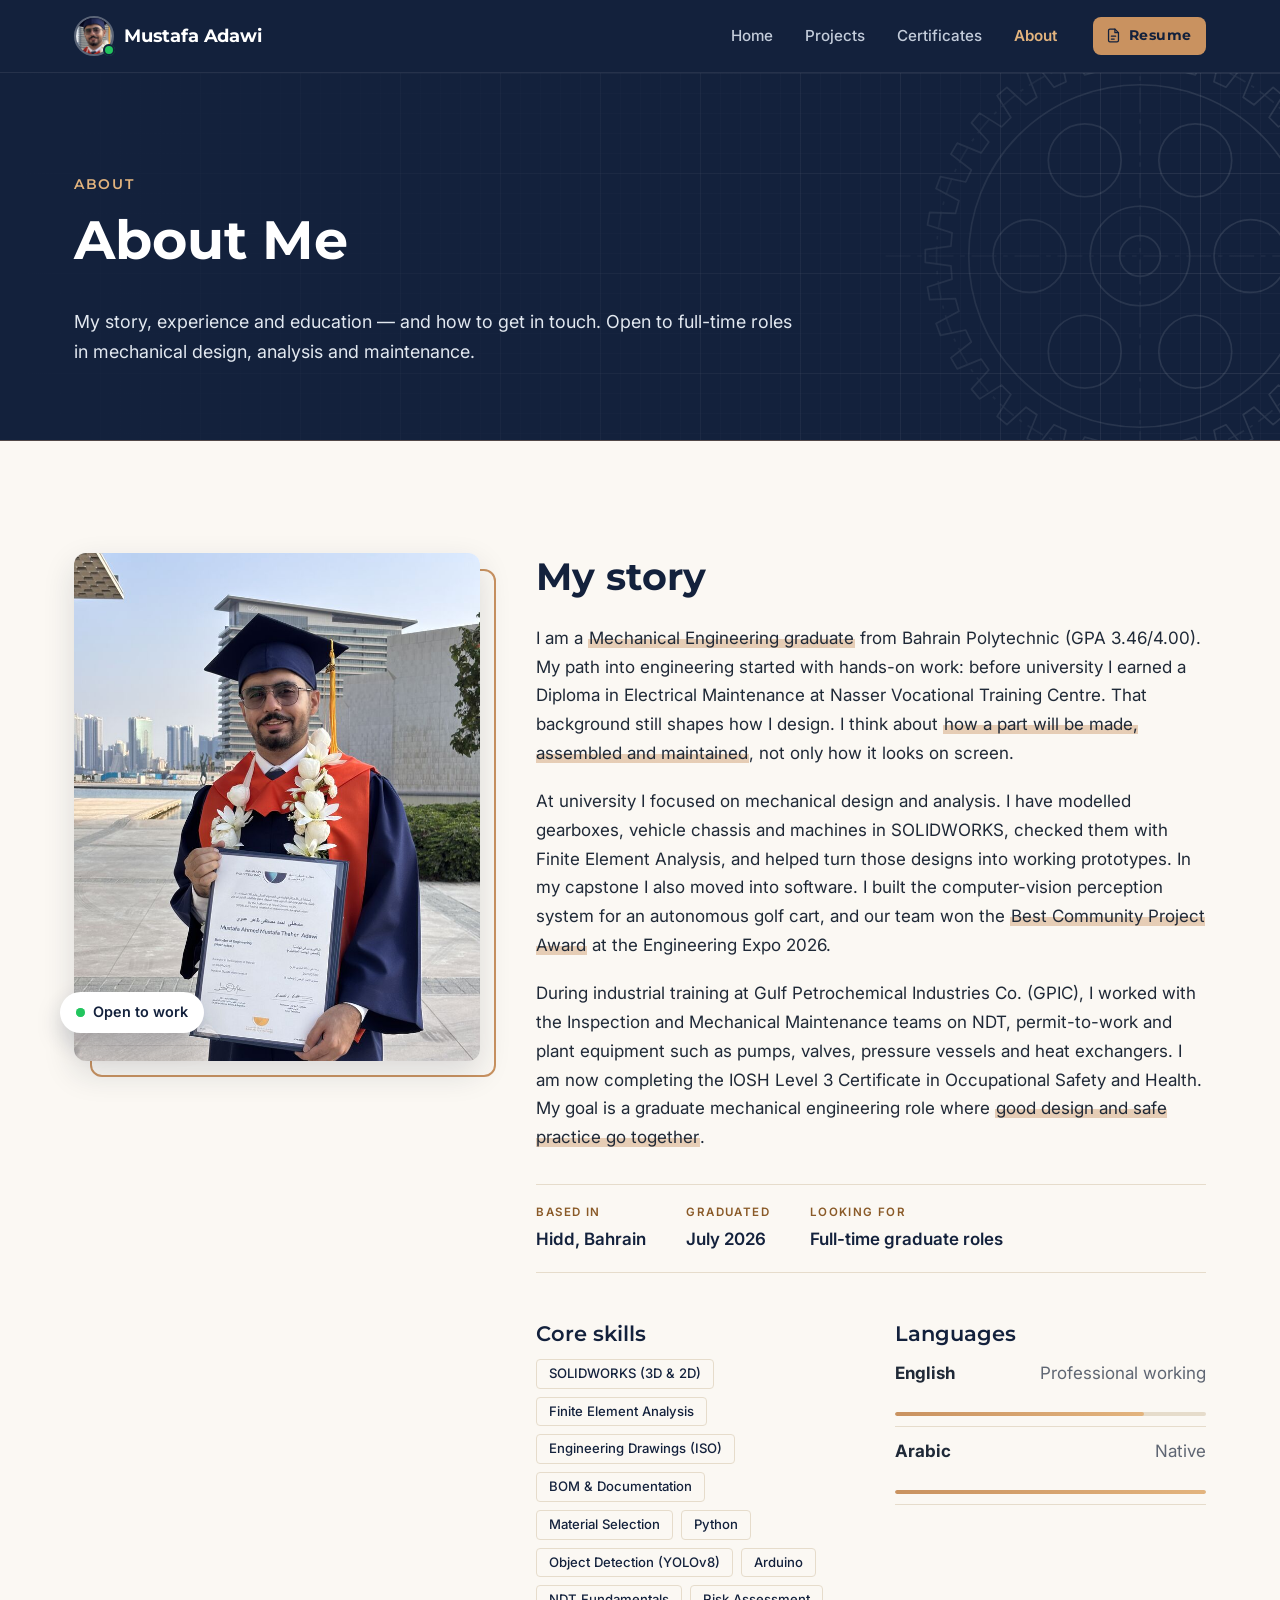
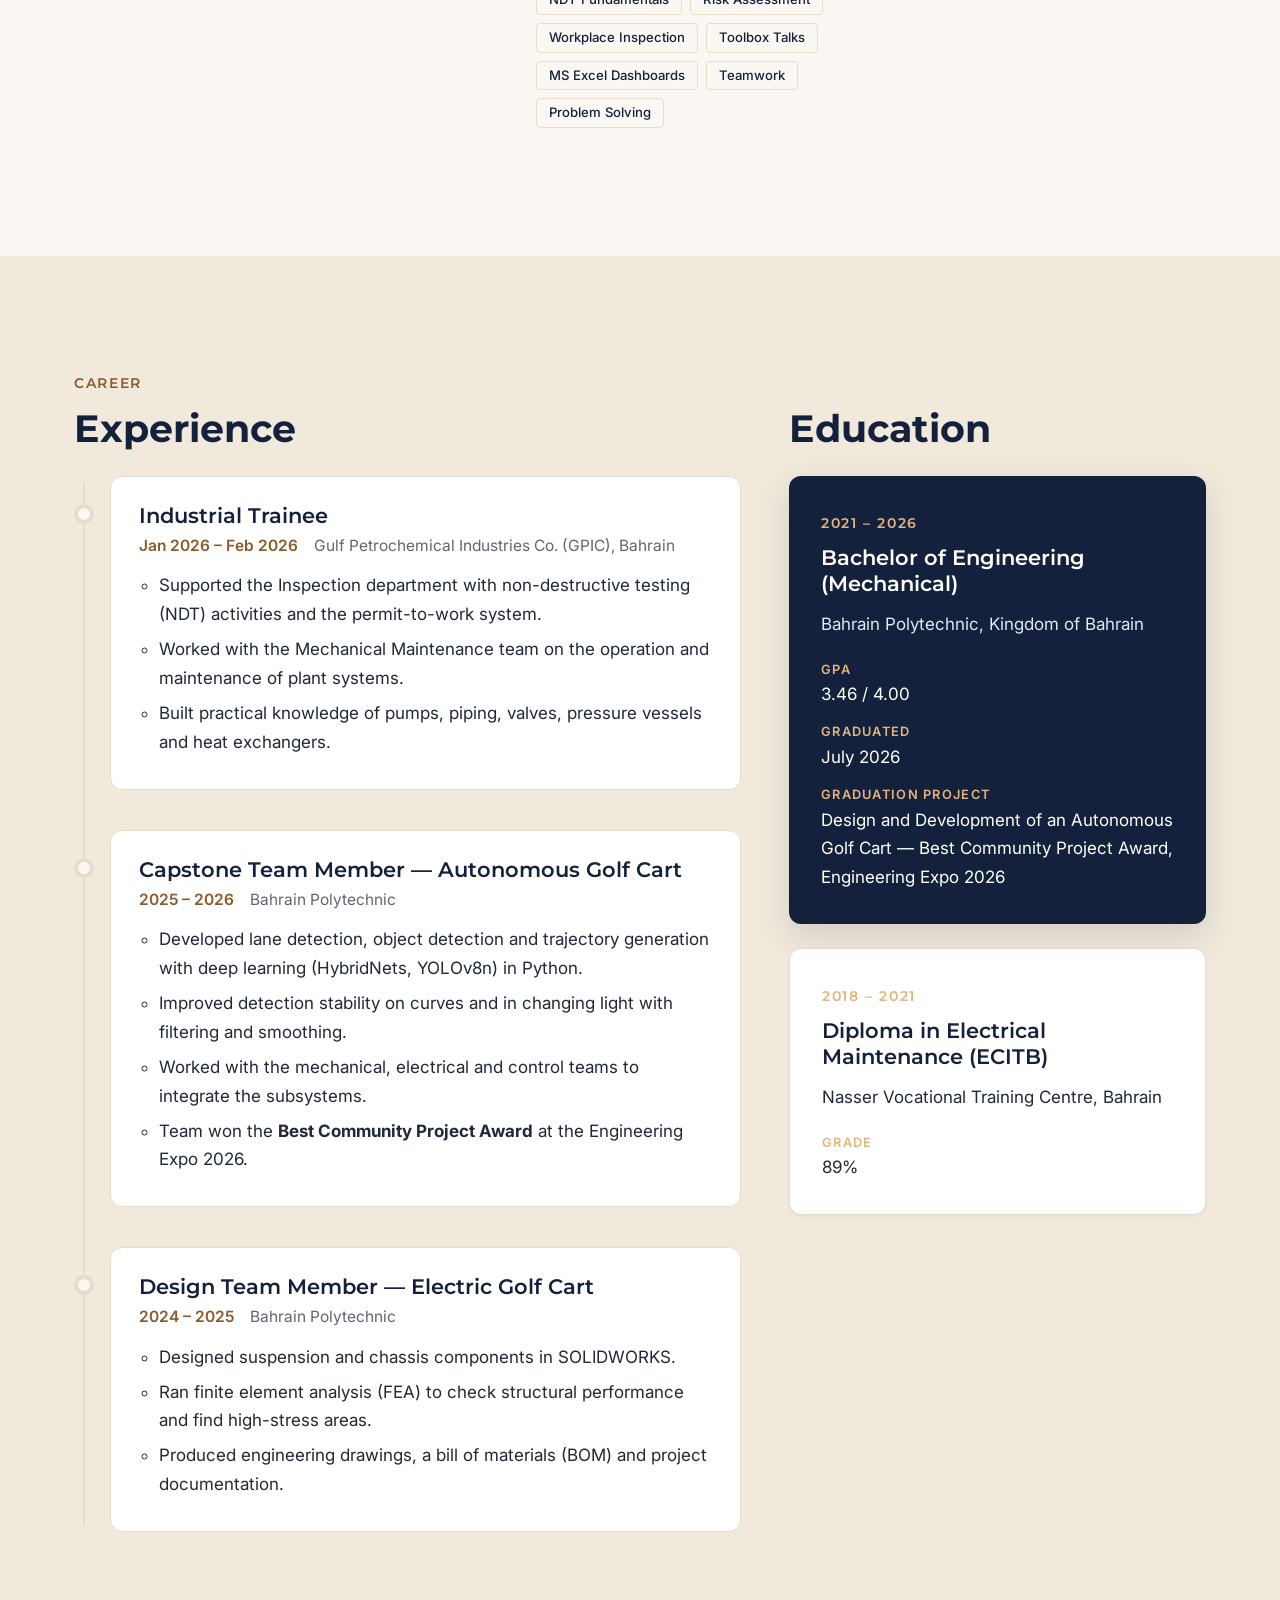
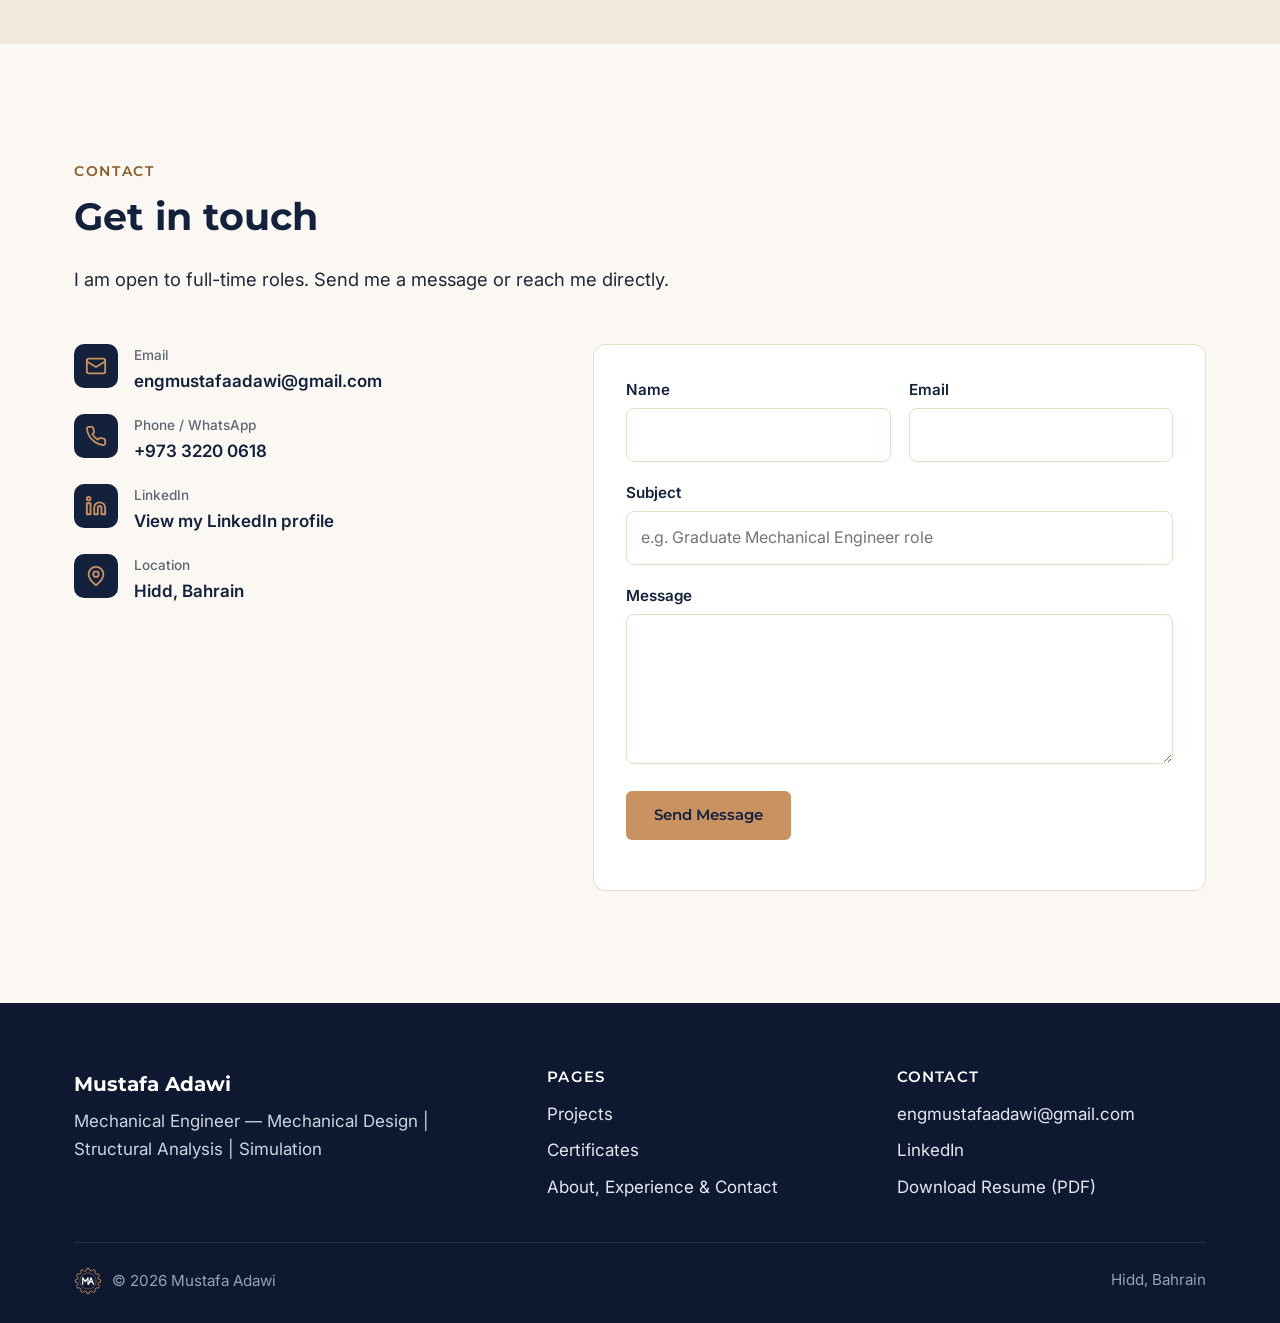
==== about.html @ 3543cd1d "First upload of portfolio" ====
<!DOCTYPE html>
<html lang="en" class="no-js">
<head>
  <meta charset="UTF-8">
  <meta name="viewport" content="width=device-width, initial-scale=1">
  <title>About — Mustafa Adawi Portfolio</title>
  <meta name="description" content="About Mustafa Adawi, Mechanical Engineering graduate from Bahrain Polytechnic — background, GPIC industrial training, education, skills, languages and how to get in touch.">
  <meta property="og:type" content="website">
  <meta property="og:title" content="About &amp; Contact | Mustafa Adawi">
  <meta property="og:description" content="Mechanical Engineering graduate with SOLIDWORKS, FEA, manufacturing and GPIC industrial training experience. Open to full-time roles.">
  <meta property="og:image" content="assets/img/profile-graduation.jpg">
  <link rel="icon" href="assets/img/favicon.svg" type="image/svg+xml">
  <link rel="preconnect" href="https://fonts.googleapis.com">
  <link rel="preconnect" href="https://fonts.gstatic.com" crossorigin>
  <link href="https://fonts.googleapis.com/css2?family=Inter:wght@400;500;600&family=Montserrat:wght@600;700&display=swap" rel="stylesheet">
  <link rel="stylesheet" href="assets/css/style.css">
</head>
<body data-page="about">
  <a class="skip-link" href="#main">Skip to content</a>

  <header class="site-header">
    <nav class="container nav" aria-label="Main">
      <a class="brand" href="index.html"><img class="brand__avatar" src="assets/img/avatar.jpg" alt="" width="40" height="40">Mustafa Adawi</a>
      <button class="nav__toggle" type="button" aria-expanded="false" aria-controls="nav-menu" aria-label="Open menu">
        <span class="nav__toggle-bar"></span><span class="nav__toggle-bar"></span><span class="nav__toggle-bar"></span>
      </button>
      <ul class="nav__menu" id="nav-menu">
        <li><a class="nav__link" data-nav="home" href="index.html">Home</a></li>
        <li><a class="nav__link" data-nav="projects" href="projects.html">Projects</a></li>
        <li><a class="nav__link" data-nav="certificates" href="certificates.html">Certificates</a></li>
        <li><a class="nav__link" data-nav="about" href="about.html">About</a></li>
        <li class="nav__cta"><a class="nav__cv" href="assets/docs/Mustafa-Adawi-Resume.pdf" target="_blank" rel="noopener" data-cv-preview="assets/img/resume-preview.jpg" aria-label="View resume"><svg viewBox="0 0 24 24" fill="none" stroke="currentColor" stroke-width="1.8" stroke-linecap="round" stroke-linejoin="round" aria-hidden="true"><path d="M14 3H7a2 2 0 0 0-2 2v14a2 2 0 0 0 2 2h10a2 2 0 0 0 2-2V8l-5-5Z"/><path d="M14 3v5h5M9 13h6M9 17h4"/></svg><span>Resume</span></a></li>
      </ul>
    </nav>
  </header>

  <main id="main">
    <section class="page-hero">
      <div class="container">
        <span class="eyebrow">About</span>
        <h1>About Me</h1>
        <p>My story, experience and education — and how to get in touch. Open to full-time roles in mechanical design, analysis and maintenance.</p>
      </div>
    </section>

    <section class="section">
      <div class="container about-layout">
        <div class="about-photo-wrap reveal">
        <div class="about-photo">
          <img src="assets/img/profile-graduation.jpg" alt="Mustafa Adawi in graduation gown holding his Bachelor of Engineering (Mechanical) certificate from Bahrain Polytechnic" loading="lazy" width="800" height="1067">
        </div>
          <span class="about-badge"><span class="about-badge__dot" aria-hidden="true"></span>Open to work</span>
        </div>
        <div>
          <div class="prose reveal">
            <h2>My story</h2>
            <p>I am a <mark class="hl">Mechanical Engineering graduate</mark> from Bahrain Polytechnic (GPA 3.46/4.00). My path into engineering started with hands-on work: before university I earned a Diploma in Electrical Maintenance at Nasser Vocational Training Centre. That background still shapes how I design. I think about <mark class="hl">how a part will be made, assembled and maintained</mark>, not only how it looks on screen.</p>
            <p>At university I focused on mechanical design and analysis. I have modelled gearboxes, vehicle chassis and machines in SOLIDWORKS, checked them with Finite Element Analysis, and helped turn those designs into working prototypes. In my capstone I also moved into software. I built the computer-vision perception system for an autonomous golf cart, and our team won the <mark class="hl">Best Community Project Award</mark> at the Engineering Expo 2026.</p>
            <p>During industrial training at Gulf Petrochemical Industries Co. (GPIC), I worked with the Inspection and Mechanical Maintenance teams on NDT, permit-to-work and plant equipment such as pumps, valves, pressure vessels and heat exchangers. I am now completing the IOSH Level 3 Certificate in Occupational Safety and Health. My goal is a graduate mechanical engineering role where <mark class="hl">good design and safe practice go together</mark>.</p>
          </div>

          <ul class="glance reveal" aria-label="At a glance">
            <li><span>Based in</span>Hidd, Bahrain</li>
            <li><span>Graduated</span>July 2026</li>
            <li><span>Looking for</span>Full-time graduate roles</li>
          </ul>

          <div class="two-col" style="margin-top:48px;">
            <div class="reveal">
              <h3>Core skills</h3>
              <ul class="tags tags--pop">
                <li class="tag">SOLIDWORKS (3D &amp; 2D)</li>
                <li class="tag">Finite Element Analysis</li>
                <li class="tag">Engineering Drawings (ISO)</li>
                <li class="tag">BOM &amp; Documentation</li>
                <li class="tag">Material Selection</li>
                <li class="tag">Python</li>
                <li class="tag">Object Detection (YOLOv8)</li>
                <li class="tag">Arduino</li>
                <li class="tag">NDT Fundamentals</li>
                <li class="tag">Risk Assessment</li>
                <li class="tag">Workplace Inspection</li>
                <li class="tag">Toolbox Talks</li>
                <li class="tag">MS Excel Dashboards</li>
                <li class="tag">Teamwork</li>
                <li class="tag">Problem Solving</li>
              </ul>
            </div>
            <div class="reveal">
              <h3>Languages</h3>
              <ul class="lang-list">
                <li><strong>English</strong><span>Professional working</span><i class="lang-bar" style="--level:80%"></i></li>
                <li><strong>Arabic</strong><span>Native</span><i class="lang-bar" style="--level:100%"></i></li>
              </ul>
            </div>
          </div>
        </div>
      </div>
    </section>

    <section class="section section--alt" id="experience">
      <div class="container"><span class="eyebrow reveal">Career</span></div>
      <div class="container exp-layout">
        <div>
          <h2 class="reveal">Experience</h2>
          <ol class="timeline timeline--progress">
            <li class="timeline__item reveal">
              <article class="timeline__card">
                <h3>Industrial Trainee</h3>
                <div class="timeline__meta">
                  <span class="timeline__date">Jan 2026 – Feb 2026</span>
                  <span>Gulf Petrochemical Industries Co. (GPIC), Bahrain</span>
                </div>
                <ul>
                  <li>Supported the Inspection department with non-destructive testing (NDT) activities and the permit-to-work system.</li>
                  <li>Worked with the Mechanical Maintenance team on the operation and maintenance of plant systems.</li>
                  <li>Built practical knowledge of pumps, piping, valves, pressure vessels and heat exchangers.</li>
                </ul>
              </article>
            </li>
            <li class="timeline__item reveal">
              <article class="timeline__card">
                <h3>Capstone Team Member — Autonomous Golf Cart</h3>
                <div class="timeline__meta">
                  <span class="timeline__date">2025 – 2026</span>
                  <span>Bahrain Polytechnic</span>
                </div>
                <ul>
                  <li>Developed lane detection, object detection and trajectory generation with deep learning (HybridNets, YOLOv8n) in Python.</li>
                  <li>Improved detection stability on curves and in changing light with filtering and smoothing.</li>
                  <li>Worked with the mechanical, electrical and control teams to integrate the subsystems.</li>
                  <li>Team won the <strong>Best Community Project Award</strong> at the Engineering Expo 2026.</li>
                </ul>
              </article>
            </li>
            <li class="timeline__item reveal">
              <article class="timeline__card">
                <h3>Design Team Member — Electric Golf Cart</h3>
                <div class="timeline__meta">
                  <span class="timeline__date">2024 – 2025</span>
                  <span>Bahrain Polytechnic</span>
                </div>
                <ul>
                  <li>Designed suspension and chassis components in SOLIDWORKS.</li>
                  <li>Ran finite element analysis (FEA) to check structural performance and find high-stress areas.</li>
                  <li>Produced engineering drawings, a bill of materials (BOM) and project documentation.</li>
                </ul>
              </article>
            </li>
          </ol>
        </div>

        <aside>
          <h2 class="reveal">Education</h2>
          <div class="edu-card reveal">
            <span class="eyebrow">2021 – 2026</span>
            <h3>Bachelor of Engineering (Mechanical)</h3>
            <p>Bahrain Polytechnic, Kingdom of Bahrain</p>
            <dl>
              <div><dt>GPA</dt><dd>3.46 / 4.00</dd></div>
              <div><dt>Graduated</dt><dd>July 2026</dd></div>
              <div><dt>Graduation project</dt><dd>Design and Development of an Autonomous Golf Cart — Best Community Project Award, Engineering Expo 2026</dd></div>
            </dl>
          </div>
          <div class="edu-card edu-card--light reveal">
            <span class="eyebrow">2018 – 2021</span>
            <h3>Diploma in Electrical Maintenance (ECITB)</h3>
            <p>Nasser Vocational Training Centre, Bahrain</p>
            <dl>
              <div><dt>Grade</dt><dd>89%</dd></div>
            </dl>
          </div>
        </aside>
      </div>
    </section>

    <section class="section" id="contact">
      <div class="container">
        <div class="section-head reveal">
          <span class="eyebrow">Contact</span>
          <h2>Get in touch</h2>
          <p class="lead">I am open to full-time roles. Send me a message or reach me directly.</p>
        </div>
        <div class="contact-layout">
          <ul class="contact-list reveal">
            <li>
              <span class="contact-list__icon" aria-hidden="true"><svg viewBox="0 0 24 24" fill="none" stroke="currentColor" stroke-width="2" stroke-linecap="round" stroke-linejoin="round"><rect x="2" y="4" width="20" height="16" rx="2"/><path d="m22 7-10 6L2 7"/></svg></span>
              <div><span class="contact-list__label">Email</span><a href="mailto:engmustafaadawi@gmail.com">engmustafaadawi@gmail.com</a></div>
            </li>
            <li>
              <span class="contact-list__icon" aria-hidden="true"><svg viewBox="0 0 24 24" fill="none" stroke="currentColor" stroke-width="2" stroke-linecap="round" stroke-linejoin="round"><path d="M22 16.92v3a2 2 0 0 1-2.18 2 19.8 19.8 0 0 1-8.63-3.07 19.5 19.5 0 0 1-6-6A19.8 19.8 0 0 1 2.12 4.18 2 2 0 0 1 4.11 2h3a2 2 0 0 1 2 1.72c.13.96.36 1.9.7 2.81a2 2 0 0 1-.45 2.11L8.09 9.91a16 16 0 0 0 6 6l1.27-1.27a2 2 0 0 1 2.11-.45c.91.34 1.85.57 2.81.7A2 2 0 0 1 22 16.92Z"/></svg></span>
              <div><span class="contact-list__label">Phone / WhatsApp</span><a href="tel:+97332200618">+973 3220 0618</a></div>
            </li>
            <li>
              <span class="contact-list__icon" aria-hidden="true"><svg viewBox="0 0 24 24" fill="none" stroke="currentColor" stroke-width="2" stroke-linecap="round" stroke-linejoin="round"><path d="M16 8a6 6 0 0 1 6 6v7h-4v-7a2 2 0 0 0-4 0v7h-4v-7a6 6 0 0 1 6-6Z"/><rect x="2" y="9" width="4" height="12"/><circle cx="4" cy="4" r="2"/></svg></span>
              <div><span class="contact-list__label">LinkedIn</span><a href="https://www.linkedin.com/in/mustafa-adawi-46a469348" target="_blank" rel="noopener">View my LinkedIn profile</a></div>
            </li>
            <li>
              <span class="contact-list__icon" aria-hidden="true"><svg viewBox="0 0 24 24" fill="none" stroke="currentColor" stroke-width="2" stroke-linecap="round" stroke-linejoin="round"><path d="M20 10c0 6-8 12-8 12s-8-6-8-12a8 8 0 0 1 16 0Z"/><circle cx="12" cy="10" r="3"/></svg></span>
              <div><span class="contact-list__label">Location</span><span class="contact-list__value">Hidd, Bahrain</span></div>
            </li>
          </ul>

          <form class="form js-contact-form reveal" action="https://formspree.io/f/[FORM_ID]" method="POST">
            <div class="form__row">
              <div>
                <label for="name">Name</label>
                <input id="name" name="name" type="text" autocomplete="name" required>
              </div>
              <div>
                <label for="email">Email</label>
                <input id="email" name="email" type="email" autocomplete="email" required>
              </div>
            </div>
            <div>
              <label for="subject">Subject</label>
              <input id="subject" name="_subject" type="text" placeholder="e.g. Graduate Mechanical Engineer role">
            </div>
            <div>
              <label for="message">Message</label>
              <textarea id="message" name="message" required></textarea>
            </div>
            <button class="btn btn--primary" type="submit">Send Message</button>
            <p class="form__status" role="status" aria-live="polite"></p>
          </form>
        </div>
      </div>
    </section>
  </main>

  <footer class="site-footer">
    <div class="container">
      <div class="footer__grid">
        <div>
          <p class="footer__name">Mustafa Adawi</p>
          <p class="footer__tagline">Mechanical Engineer — Mechanical Design | Structural Analysis | Simulation</p>
        </div>
        <div>
          <h4>Pages</h4>
          <ul class="footer__links">
            <li><a href="projects.html">Projects</a></li>
            <li><a href="certificates.html">Certificates</a></li>
            <li><a href="about.html">About, Experience &amp; Contact</a></li>
          </ul>
        </div>
        <div>
          <h4>Contact</h4>
          <ul class="footer__links">
            <li><a href="mailto:engmustafaadawi@gmail.com">engmustafaadawi@gmail.com</a></li>
            <li><a href="https://www.linkedin.com/in/mustafa-adawi-46a469348" target="_blank" rel="noopener">LinkedIn</a></li>
            <li><a href="assets/docs/Mustafa-Adawi-Resume.pdf" download>Download Resume (PDF)</a></li>
          </ul>
        </div>
      </div>
      <div class="footer__bottom">
        <span class="footer__copy"><img src="assets/img/logo-ma.svg" alt="" width="28" height="28"><span>&copy; <span class="js-year">2026</span> Mustafa Adawi</span></span>
        <span>Hidd, Bahrain</span>
      </div>
    </div>
  </footer>

  <button class="scroll-gear" type="button" aria-label="Back to top">
    <svg viewBox="0 0 64 64" aria-hidden="true">
      <circle class="scroll-gear__track" cx="32" cy="32" r="29"/>
      <circle class="scroll-gear__ring" cx="32" cy="32" r="29"/>
      <g class="scroll-gear__big" transform="translate(27 35)"><path/><circle r="3.2"/></g>
      <g class="scroll-gear__small" transform="translate(41.6 22.4)"><path/><circle r="2.2"/></g>
    </svg>
  </button>
  <script src="assets/js/main.js"></script>
</body>
</html>
---- assets/css/style.css ----
/* =========================================================
   Mustafa Adawi — Engineering Portfolio
   One shared stylesheet for every page
   ========================================================= */

/* ---------- 1. Design tokens ---------- */
:root {
  --navy: #13213C;
  --navy-2: #1F3F70;
  --accent: #C99260;
  --accent-dark: #8A5A28;     /* AA-contrast accent for text on cream */
  --blue: #24508C;            /* dashboard panel blue */
  --blue-2: #2C5E9E;
  --tan-light: #E3B47E;       /* tan for text on blue/navy */
  --bg: #FBF8F3;
  --bg-alt: #F1E9DC;
  --text: #1F2937;
  --muted: #5F6673;
  --border: #E6DCCB;

  --font-head: "Montserrat", system-ui, -apple-system, "Segoe UI", sans-serif;
  --font-body: "Inter", system-ui, -apple-system, "Segoe UI", sans-serif;

  --radius: 12px;
  --radius-sm: 8px;
  --shadow: 0 1px 3px rgba(19, 33, 60, 0.06);
  --shadow-hover: 0 12px 32px rgba(19, 33, 60, 0.14);
  --container: 1180px;
  --header-h: 72px;
  --section-pad: clamp(64px, 9vw, 112px);
}

/* ---------- 2. Reset & base ---------- */
*,
*::before,
*::after { box-sizing: border-box; }

html { scroll-behavior: smooth; scroll-padding-top: calc(var(--header-h) + 16px); }

body {
  margin: 0;
  font-family: var(--font-body);
  font-size: 17px;
  line-height: 1.7;
  color: var(--text);
  background: var(--bg);
  -webkit-font-smoothing: antialiased;
  text-align: left;
}

img { max-width: 100%; display: block; }

h1, h2, h3, h4 {
  font-family: var(--font-head);
  color: var(--navy);
  line-height: 1.25;
  margin: 0 0 0.6em;
  font-weight: 700;
}
h1 { font-size: clamp(2.2rem, 4.6vw, 3.4rem); }
h2 { font-size: clamp(1.75rem, 3.2vw, 2.4rem); }
h3 { font-size: 1.3rem; font-weight: 600; }
h4 { font-size: 1.05rem; font-weight: 600; }

p { margin: 0 0 1.1em; }

a { color: var(--accent-dark); text-decoration: none; }
a:hover { text-decoration: underline; }

ul { padding-left: 1.2em; }

:focus-visible {
  outline: 3px solid var(--accent);
  outline-offset: 3px;
  border-radius: 4px;
}

.skip-link {
  position: absolute;
  left: 16px;
  top: -60px;
  background: var(--navy);
  color: #fff;
  padding: 10px 16px;
  border-radius: var(--radius-sm);
  z-index: 1000;
}
.skip-link:focus { top: 12px; }

.container {
  width: 100%;
  max-width: var(--container);
  margin: 0 auto;
  padding: 0 24px;
}

.section { padding: var(--section-pad) 0; }
.section--alt { background: var(--bg-alt); }
.section--tight { padding: 48px 0; }

.section-head { max-width: 720px; margin-bottom: 48px; }
.eyebrow {
  display: inline-block;
  font-family: var(--font-head);
  font-weight: 600;
  font-size: 0.85rem;
  letter-spacing: 0.12em;
  text-transform: uppercase;
  color: var(--accent-dark);
  margin-bottom: 10px;
}
.lead { font-size: 1.15rem; color: var(--text); }
.muted { color: var(--muted); }

.placeholder-text {
  background: #F7EBDA;
  color: var(--accent-dark);
  font-weight: 600;
  padding: 0 4px;
  border-radius: 4px;
}

/* ---------- 3. Buttons ---------- */
.btn {
  display: inline-flex;
  align-items: center;
  gap: 8px;
  font-family: var(--font-head);
  font-weight: 600;
  font-size: 0.95rem;
  padding: 13px 26px;
  border-radius: 999px;
  border: 2px solid transparent;
  cursor: pointer;
  transition: background 0.2s, color 0.2s, border-color 0.2s, transform 0.2s;
  text-decoration: none;
  line-height: 1.2;
}
.btn:hover { text-decoration: none; transform: translateY(-2px); }
.btn--primary { background: var(--accent); color: var(--navy); }
.btn--primary:hover { background: #D6A06B; }
.btn--outline { border-color: currentColor; color: var(--navy); background: transparent; }
.btn--outline:hover { background: var(--navy); color: #fff; border-color: var(--navy); }
.btn--light { border-color: #fff; color: #fff; }
.btn--light:hover { background: #fff; color: var(--navy); }
.btn--sm { padding: 9px 18px; font-size: 0.88rem; }

/* ---------- 4. Header & navigation ---------- */
.site-header {
  position: sticky;
  top: 0;
  z-index: 100;
  background: rgba(255, 255, 255, 0.96);
  backdrop-filter: blur(8px);
  border-bottom: 1px solid var(--border);
}
.nav {
  display: flex;
  align-items: center;
  justify-content: space-between;
  height: var(--header-h);
  gap: 24px;
}
.brand {
  font-family: var(--font-head);
  font-weight: 700;
  font-size: 1.1rem;
  letter-spacing: -0.01em;
  color: var(--navy);
  display: flex;
  align-items: center;
  gap: 10px;
  white-space: nowrap;
}
.brand:hover { text-decoration: none; }
/* Green "online / available" dot on the profile photo */
.brand { position: relative; }
.brand::before,
.brand::after {
  content: "";
  position: absolute;
  left: 29px;
  top: 50%;
  margin-top: 8px;
  width: 12px;
  height: 12px;
  border-radius: 50%;
  pointer-events: none;
}
.brand::before {
  background: #22C55E;
  border: 2px solid var(--navy);
  z-index: 1;
}
.brand::after {
  background: rgba(34, 197, 94, 0.55);
  animation: status-pulse 2.2s ease-out infinite;
}
@keyframes status-pulse {
  0%   { transform: scale(1); opacity: 0.8; }
  70%  { transform: scale(2.3); opacity: 0; }
  100% { transform: scale(2.3); opacity: 0; }
}
.brand__avatar {
  width: 40px;
  height: 40px;
  border-radius: 50%;
  object-fit: cover;
  border: 2px solid var(--border);
}
.brand__mark {
  width: 36px;
  height: 36px;
  border-radius: 8px;
  background: var(--navy);
  color: var(--accent);
  display: grid;
  place-items: center;
  font-size: 0.9rem;
  letter-spacing: 0.02em;
}
.nav__menu {
  display: flex;
  align-items: center;
  gap: 32px;
  list-style: none;
  margin: 0;
  padding: 0;
}
.nav__link {
  display: block;
  font-family: var(--font-body);
  font-weight: 500;
  font-size: 0.95rem;
  color: var(--muted);
  padding: 6px 0;
  transition: color 0.2s;
}
.nav__link:hover { text-decoration: none; color: var(--navy); }
.nav__link.is-active { color: var(--navy); font-weight: 600; }
.nav__cta { margin-left: 4px; }
.nav__cv {
  display: inline-block;
  font-weight: 500;
  font-size: 0.92rem;
  color: var(--navy);
  padding: 7px 16px;
  border: 1px solid var(--navy);
  border-radius: 6px;
  transition: background 0.2s, color 0.2s;
}
.nav__cv:hover { text-decoration: none; background: var(--navy); color: #fff; }

.nav__toggle {
  display: none;
  background: none;
  border: 0;
  padding: 8px;
  cursor: pointer;
  color: var(--navy);
}
.nav__toggle-bar {
  display: block;
  width: 26px;
  height: 2px;
  background: currentColor;
  margin: 6px 0;
  transition: transform 0.25s, opacity 0.25s;
}
.nav__toggle[aria-expanded="true"] .nav__toggle-bar:nth-child(1) { transform: translateY(8px) rotate(45deg); }
.nav__toggle[aria-expanded="true"] .nav__toggle-bar:nth-child(2) { opacity: 0; }
.nav__toggle[aria-expanded="true"] .nav__toggle-bar:nth-child(3) { transform: translateY(-8px) rotate(-45deg); }

/* ---------- 5. Hero (home) ---------- */
.hero {
  background: linear-gradient(135deg, var(--navy) 0%, var(--navy-2) 100%);
  color: #fff;
  padding: clamp(64px, 10vw, 120px) 0;
  position: relative;
  overflow: hidden;
}
/* Page headers: one large, faint gear outline on the right (static) */
.hero::before,
.page-hero::before {
  content: "";
  position: absolute;
  top: 50%;
  right: -120px;
  width: 520px;
  height: 520px;
  transform: translateY(-50%);
  background: url("../img/header-gear.svg") center / contain no-repeat;
  opacity: 0.1;
  pointer-events: none;
}
/* Drawing-sheet grid: fine minor lines + stronger major lines every 100px */
.hero::after,
.page-hero::after {
  content: "";
  position: absolute;
  inset: 0;
  background:
    linear-gradient(90deg, var(--navy) 0%, rgba(19,33,60,0.6) 45%, rgba(19,33,60,0) 100%),
    linear-gradient(rgba(255,255,255,0.06) 1px, transparent 1px) 0 0 / 100px 100px,
    linear-gradient(90deg, rgba(255,255,255,0.06) 1px, transparent 1px) 0 0 / 100px 100px,
    linear-gradient(rgba(255,255,255,0.025) 1px, transparent 1px) 0 0 / 20px 20px,
    linear-gradient(90deg, rgba(255,255,255,0.025) 1px, transparent 1px) 0 0 / 20px 20px;
  pointer-events: none;
}
.page-hero { border-bottom: 1px solid rgba(201,146,96,0.35); }
.page-hero .case-subtitle { margin-bottom: 18px; }
.hero > .container,
.page-hero > .container { position: relative; z-index: 1; }
.hero__grid {
  position: relative;
  display: grid;
  grid-template-columns: 1.3fr 1fr;
  gap: 56px;
  align-items: center;
}
.hero h1 { color: #fff; margin-bottom: 12px; }
.hero__title {
  font-family: var(--font-head);
  font-weight: 600;
  color: var(--accent);
  font-size: clamp(1.05rem, 2vw, 1.25rem);
  margin-bottom: 24px;
}
.hero__text { font-size: 1.15rem; color: #E2E8F0; max-width: 580px; }
.hero__actions { display: flex; flex-wrap: wrap; gap: 14px; margin-top: 32px; }
.hero__photo {
  justify-self: center;
  width: 100%;
  max-width: 400px;
  aspect-ratio: 4 / 5;
  border-radius: 20px;
  overflow: hidden;
  border: 4px solid rgba(255,255,255,0.12);
  box-shadow: 0 24px 60px rgba(0,0,0,0.35);
}
.hero__photo img { width: 100%; height: 100%; object-fit: cover; object-position: center 20%; }
.hero__badge {
  display: inline-flex;
  align-items: center;
  gap: 8px;
  background: rgba(201, 146, 96, 0.15);
  border: 1px solid rgba(201, 146, 96, 0.45);
  color: #FFD3B3;
  font-weight: 500;
  font-size: 0.92rem;
  padding: 6px 14px;
  border-radius: 999px;
  margin-bottom: 22px;
}

/* ---------- 6. Page hero (inner pages) ---------- */
.page-hero {
  background: var(--navy);
  color: #fff;
  padding: clamp(56px, 8vw, 96px) 0 clamp(48px, 6vw, 72px);
  position: relative;
  overflow: hidden;
}
@media (max-width: 640px) {
  .page-hero::before { width: 340px; height: 340px; right: -140px; }
}
.page-hero h1 { color: #fff; }
.page-hero p { color: #E2E8F0; max-width: 720px; font-size: 1.12rem; margin: 0; }
.page-hero .eyebrow { color: var(--accent); }

/* ---------- 7. Stats ---------- */
.stats {
  display: grid;
  grid-template-columns: repeat(4, 1fr);
  gap: 20px;
}
.stat {
  background: var(--bg);
  border: 1px solid var(--border);
  border-radius: var(--radius);
  padding: 26px 24px;
  box-shadow: var(--shadow);
}
.stat__value {
  font-family: var(--font-head);
  font-weight: 700;
  font-size: 2.2rem;
  color: var(--navy);
  line-height: 1.1;
}
.stat__value--text { font-size: 1.25rem; padding-top: 8px; }
.stat__label { color: var(--muted); font-size: 0.98rem; margin-top: 6px; }
.stats--overlap { margin-top: -56px; position: relative; z-index: 2; }

/* ---------- 8. Cards & grids ---------- */
.grid { display: grid; gap: 28px; }
.grid--3 { grid-template-columns: repeat(3, 1fr); }
.grid--2 { grid-template-columns: repeat(2, 1fr); }
.grid--4 { grid-template-columns: repeat(4, 1fr); }

.card {
  background: var(--bg);
  border: 1px solid var(--border);
  border-radius: var(--radius);
  box-shadow: var(--shadow);
  overflow: hidden;
  display: flex;
  flex-direction: column;
  transition: transform 0.25s ease, box-shadow 0.25s ease;
}
.card:hover { transform: translateY(-6px); box-shadow: var(--shadow-hover); }
.card__media {
  aspect-ratio: 16 / 10;
  background: var(--bg-alt);
  overflow: hidden;
  position: relative;
}
.card__media img { width: 100%; height: 100%; object-fit: cover; transition: transform 0.4s ease; }
.card:hover .card__media img { transform: scale(1.04); }
.card__media--placeholder {
  display: grid;
  place-items: center;
  background: linear-gradient(135deg, var(--navy), var(--navy-2));
  color: #CBD5E1;
  font-family: var(--font-head);
  font-weight: 600;
  text-align: center;
  padding: 24px;
}
.card__num {
  position: absolute;
  top: 14px;
  left: 14px;
  background: var(--navy);
  color: var(--accent);
  font-family: var(--font-head);
  font-weight: 700;
  font-size: 0.9rem;
  padding: 4px 12px;
  border-radius: 999px;
}
.card__award {
  position: absolute;
  top: 14px;
  right: 14px;
  background: var(--accent);
  color: var(--navy);
  font-family: var(--font-head);
  font-weight: 700;
  font-size: 0.78rem;
  padding: 4px 12px;
  border-radius: 999px;
}
.card__body { padding: 24px; display: flex; flex-direction: column; flex: 1; }
.card__body h3 { margin-bottom: 10px; }
.card__body h3 a { color: var(--navy); }
.card__result { color: var(--text); margin-bottom: 18px; }
.card__link {
  margin-top: auto;
  font-family: var(--font-head);
  font-weight: 600;
  color: var(--accent-dark);
  display: inline-flex;
  align-items: center;
  gap: 6px;
}
.card__link::after { content: "→"; transition: transform 0.2s; }
.card__link:hover::after { transform: translateX(4px); }
.card__note { margin-top: auto; color: var(--muted); font-size: 0.95rem; }
.card.is-hidden { display: none; }

/* ---------- 9. Tags / chips ---------- */
.tags { display: flex; flex-wrap: wrap; gap: 8px; margin: 0 0 16px; padding: 0; list-style: none; }
.tag {
  font-size: 0.82rem;
  font-weight: 500;
  color: var(--navy);
  background: var(--bg-alt);
  border: 1px solid var(--border);
  padding: 4px 12px;
  border-radius: 999px;
  line-height: 1.5;
}
.tags--dark .tag { background: rgba(255,255,255,0.08); border-color: rgba(255,255,255,0.2); color: #fff; }

/* ---------- 10. Filters ---------- */
.filters { display: flex; flex-wrap: wrap; gap: 10px; margin-bottom: 40px; }
.filter-btn {
  font-family: var(--font-head);
  font-weight: 600;
  font-size: 0.92rem;
  padding: 9px 20px;
  border-radius: 999px;
  border: 1.5px solid var(--border);
  background: var(--bg);
  color: var(--text);
  cursor: pointer;
  transition: all 0.2s;
}
.filter-btn:hover { border-color: var(--navy); }
.filter-btn.is-active { background: var(--navy); color: #fff; border-color: var(--navy); }

/* ---------- 11. Skills ---------- */
.skill-card {
  background: var(--bg);
  border: 1px solid var(--border);
  border-radius: var(--radius);
  padding: 28px 24px;
  box-shadow: var(--shadow);
  transition: transform 0.25s, box-shadow 0.25s;
}
.skill-card:hover { transform: translateY(-4px); box-shadow: var(--shadow-hover); }
.skill-card__icon {
  width: 48px;
  height: 48px;
  border-radius: 10px;
  background: #F3E3CC;
  color: var(--accent-dark);
  display: grid;
  place-items: center;
  margin-bottom: 18px;
}
.skill-card__icon svg { width: 26px; height: 26px; }
.skill-card ul { margin: 0; padding-left: 1.1em; }
.skill-card li { margin-bottom: 4px; }

/* ---------- 12. Award band ---------- */
.award {
  display: grid;
  grid-template-columns: 1fr 1fr;
  gap: 48px;
  align-items: center;
}
.award__media {
  border-radius: var(--radius);
  overflow: hidden;
  box-shadow: var(--shadow);
  aspect-ratio: 16 / 10;
}
.award__media img { width: 100%; height: 100%; object-fit: cover; }

/* ---------- 13. CTA band ---------- */
.cta-band {
  background: var(--navy);
  color: #fff;
  padding: clamp(56px, 8vw, 88px) 0;
}
.cta-band__inner {
  display: flex;
  align-items: center;
  justify-content: space-between;
  gap: 32px;
  flex-wrap: wrap;
}
.cta-band h2 { color: #fff; margin-bottom: 8px; }
.cta-band p { color: #E2E8F0; margin: 0; max-width: 620px; }
.cta-band__actions { display: flex; flex-wrap: wrap; gap: 14px; }

/* ---------- 14. Case study ---------- */
.breadcrumb { font-size: 0.95rem; margin-bottom: 22px; }
.breadcrumb ol { list-style: none; margin: 0; padding: 0; display: flex; flex-wrap: wrap; gap: 8px; }
.breadcrumb li { color: #CBD5E1; }
.breadcrumb li + li::before { content: "/"; margin-right: 8px; color: #94A3B8; }
.breadcrumb a { color: #fff; }

.case-subtitle { color: #E2E8F0; font-size: 1.15rem; margin-bottom: 20px; }

.info-bar {
  display: grid;
  grid-template-columns: repeat(4, 1fr);
  gap: 0;
  margin-top: 32px;
  border: 1px solid rgba(255,255,255,0.15);
  border-radius: var(--radius);
  overflow: hidden;
}
.info-bar__item { padding: 18px 22px; border-right: 1px solid rgba(255,255,255,0.15); }
.info-bar__item:last-child { border-right: 0; }
.info-bar__label {
  display: block;
  font-size: 0.8rem;
  letter-spacing: 0.1em;
  text-transform: uppercase;
  color: var(--accent);
  font-weight: 600;
  margin-bottom: 4px;
}
.info-bar__value { color: #fff; font-weight: 500; }

.case-hero-img {
  margin-top: -1px;
  background: var(--bg-alt);
  padding: 48px 0 0;
}
.case-hero-img figure {
  margin: 0;
  border-radius: var(--radius);
  overflow: hidden;
  box-shadow: var(--shadow-hover);
  aspect-ratio: 16 / 9;
  background: #fff;
}
.case-hero-img img { width: 100%; height: 100%; object-fit: cover; }
.case-hero-img img.fit-contain { object-fit: contain; background: #fff; }

.metrics { display: grid; grid-template-columns: repeat(4, 1fr); gap: 20px; }
.metric {
  border-left: 4px solid var(--accent);
  background: var(--bg);
  padding: 18px 22px;
  border-radius: 0 var(--radius-sm) var(--radius-sm) 0;
  box-shadow: var(--shadow);
}
.metric__value {
  font-family: var(--font-head);
  font-weight: 700;
  font-size: clamp(1.6rem, 3vw, 2.1rem);
  color: var(--navy);
  line-height: 1.15;
}
.metric__label { color: var(--muted); font-size: 0.97rem; margin-top: 4px; }

.prose { max-width: 780px; }
.prose ul { margin: 0 0 1.1em; }
.prose li { margin-bottom: 10px; }
.prose li strong { color: var(--navy); }

.two-col { display: grid; grid-template-columns: 1fr 1fr; gap: 48px; }

.steps { list-style: none; margin: 0; padding: 0; display: grid; gap: 40px; counter-reset: step; }
.step {
  display: grid;
  grid-template-columns: 1fr 1fr;
  gap: 40px;
  align-items: center;
  counter-increment: step;
}
.step:nth-child(even) .step__media { order: 2; }
.step__body h3::before {
  content: counter(step, decimal-leading-zero);
  display: block;
  font-size: 0.95rem;
  color: var(--accent-dark);
  margin-bottom: 6px;
  letter-spacing: 0.08em;
}
.step__media {
  margin: 0;
  border-radius: var(--radius);
  overflow: hidden;
  box-shadow: var(--shadow);
  aspect-ratio: 4 / 3;
  background: #fff;
}
.step__media img { width: 100%; height: 100%; object-fit: cover; }
.step__media img.fit-contain { object-fit: contain; }

.img-placeholder {
  width: 100%;
  height: 100%;
  display: grid;
  place-items: center;
  text-align: center;
  padding: 24px;
  border: 2px dashed #CBD5E1;
  border-radius: var(--radius);
  background: var(--bg-alt);
  color: var(--muted);
  font-weight: 500;
}

.callout {
  background: var(--bg);
  border: 1px solid var(--border);
  border-radius: var(--radius);
  padding: 28px;
  box-shadow: var(--shadow);
}
.callout h3 { margin-bottom: 12px; }

/* Gallery + lightbox */
.gallery { display: grid; grid-template-columns: repeat(3, 1fr); gap: 18px; }
.gallery__item {
  padding: 0;
  border: 0;
  background: var(--bg-alt);
  border-radius: var(--radius-sm);
  overflow: hidden;
  aspect-ratio: 4 / 3;
  cursor: zoom-in;
  box-shadow: var(--shadow);
}
.gallery__item img { width: 100%; height: 100%; object-fit: cover; transition: transform 0.35s; }
.gallery__item:hover img { transform: scale(1.05); }
.gallery__item--empty { cursor: default; box-shadow: none; }

.lightbox {
  position: fixed;
  inset: 0;
  background: rgba(10, 18, 31, 0.92);
  display: none;
  align-items: center;
  justify-content: center;
  z-index: 500;
  padding: 24px;
}
.lightbox.is-open { display: flex; }
.lightbox__img {
  max-width: min(1100px, 100%);
  max-height: 82vh;
  object-fit: contain;
  border-radius: var(--radius-sm);
  background: #fff;
}
.lightbox__caption { color: #E2E8F0; text-align: center; margin-top: 14px; }
.lightbox__figure { margin: 0; display: flex; flex-direction: column; align-items: center; }
.lightbox__btn {
  position: absolute;
  background: rgba(255,255,255,0.12);
  color: #fff;
  border: 0;
  width: 48px;
  height: 48px;
  border-radius: 50%;
  font-size: 1.5rem;
  cursor: pointer;
  display: grid;
  place-items: center;
}
.lightbox__btn:hover { background: rgba(255,255,255,0.25); }
.lightbox__btn[hidden] { display: none; }
.lightbox__close { top: 20px; right: 20px; }
.lightbox__prev { left: 20px; top: 50%; transform: translateY(-50%); }
.lightbox__next { right: 20px; top: 50%; transform: translateY(-50%); }

.project-nav {
  display: grid;
  grid-template-columns: 1fr 1fr;
  gap: 20px;
}
.project-nav a {
  display: block;
  border: 1px solid var(--border);
  border-radius: var(--radius);
  padding: 22px 26px;
  background: var(--bg);
  box-shadow: var(--shadow);
  transition: transform 0.2s, box-shadow 0.2s;
}
.project-nav a:hover { text-decoration: none; transform: translateY(-3px); box-shadow: var(--shadow-hover); }
.project-nav span { display: block; color: var(--muted); font-size: 0.9rem; margin-bottom: 4px; }
.project-nav strong { font-family: var(--font-head); color: var(--navy); font-size: 1.1rem; }
.project-nav__next { text-align: right; }

/* ---------- 15. Timeline ---------- */
.timeline { position: relative; list-style: none; margin: 0; padding: 0 0 0 36px; }
.timeline::before {
  content: "";
  position: absolute;
  left: 9px;
  top: 6px;
  bottom: 6px;
  width: 2px;
  background: var(--border);
}
.timeline__item { position: relative; margin-bottom: 40px; }
.timeline__item:last-child { margin-bottom: 0; }
.timeline__item::before {
  content: "";
  position: absolute;
  left: -36px;
  top: 28px;
  width: 20px;
  height: 20px;
  border-radius: 50%;
  background: var(--bg);
  border: 4px solid var(--accent);
}
.timeline__card {
  background: var(--bg);
  border: 1px solid var(--border);
  border-radius: var(--radius);
  padding: 26px 28px;
  box-shadow: var(--shadow);
}
.timeline__meta {
  display: flex;
  flex-wrap: wrap;
  gap: 8px 16px;
  color: var(--muted);
  font-size: 0.97rem;
  margin-bottom: 12px;
}
.timeline__date { color: var(--accent-dark); font-weight: 600; }
.timeline__card h3 { margin-bottom: 4px; }
.timeline__card ul { margin: 0; }
.timeline__card li { margin-bottom: 6px; }

.edu-card {
  background: var(--navy);
  color: #E2E8F0;
  border-radius: var(--radius);
  padding: 32px;
  box-shadow: var(--shadow-hover);
}
.edu-card h3 { color: #fff; }
.edu-card .eyebrow { color: var(--accent); }
.edu-card dl { margin: 20px 0 0; display: grid; gap: 12px; }
.edu-card dt { font-size: 0.8rem; letter-spacing: 0.1em; text-transform: uppercase; color: var(--accent); font-weight: 600; }
.edu-card dd { margin: 0; color: #fff; }
.edu-card + .edu-card { margin-top: 24px; }
.edu-card--light { background: var(--bg); color: var(--text); border: 1px solid var(--border); box-shadow: var(--shadow); }
.edu-card--light h3 { color: var(--navy); }
.edu-card--light dt { color: var(--accent-dark); }
.edu-card--light dd { color: var(--text); }

.exp-layout { display: grid; grid-template-columns: 1.6fr 1fr; gap: 48px; align-items: start; }

/* ---------- 16. Certificates ---------- */
.cert-card {
  background: var(--bg);
  border: 1px solid var(--border);
  border-radius: var(--radius);
  padding: 28px;
  box-shadow: var(--shadow);
  display: flex;
  flex-direction: column;
  transition: transform 0.25s, box-shadow 0.25s;
}
.cert-card:hover { transform: translateY(-5px); box-shadow: var(--shadow-hover); }
.cert-card__icon {
  width: 52px;
  height: 52px;
  border-radius: 12px;
  background: var(--navy);
  color: var(--accent);
  display: grid;
  place-items: center;
  margin-bottom: 18px;
}
.cert-card__icon svg { width: 28px; height: 28px; }
.cert-card__issuer { color: var(--text); font-weight: 500; margin-bottom: 4px; }
.cert-card__year { color: var(--muted); margin-bottom: 18px; }
.cert-card__status {
  display: inline-block;
  font-size: 0.82rem;
  font-weight: 600;
  background: #F3E3CC;
  color: var(--accent-dark);
  padding: 3px 12px;
  border-radius: 999px;
  margin-bottom: 16px;
  align-self: flex-start;
}
.cert-card .btn { margin-top: auto; align-self: flex-start; }

/* ---------- 17. About & contact ---------- */
.about-layout { display: grid; grid-template-columns: 0.85fr 1.4fr; gap: 56px; align-items: start; }
.about-photo {
  border-radius: var(--radius);
  overflow: hidden;
  box-shadow: var(--shadow-hover);
  aspect-ratio: 4 / 5;
  position: sticky;
  top: calc(var(--header-h) + 24px);
}
.about-photo img { width: 100%; height: 100%; object-fit: cover; object-position: center 20%; }

.lang-list { list-style: none; padding: 0; margin: 0; display: grid; gap: 10px; }
.lang-list li {
  display: flex;
  justify-content: space-between;
  gap: 16px;
  border-bottom: 1px solid var(--border);
  padding-bottom: 10px;
}
.lang-list span { color: var(--muted); }

.contact-layout { display: grid; grid-template-columns: 1fr 1.3fr; gap: 48px; align-items: start; }
.contact-list { list-style: none; padding: 0; margin: 0; display: grid; gap: 18px; }
.contact-list li { display: flex; gap: 16px; align-items: flex-start; }
.contact-list__icon {
  flex: none;
  width: 44px;
  height: 44px;
  border-radius: 10px;
  background: var(--navy);
  color: var(--accent);
  display: grid;
  place-items: center;
}
.contact-list__icon svg { width: 22px; height: 22px; }
.contact-list__label { display: block; font-size: 0.85rem; color: var(--muted); font-weight: 500; }
.contact-list a, .contact-list__value { color: var(--navy); font-weight: 600; word-break: break-word; }

.form {
  background: var(--bg);
  border: 1px solid var(--border);
  border-radius: var(--radius);
  padding: 32px;
  box-shadow: var(--shadow);
  display: grid;
  gap: 18px;
}
.form__row { display: grid; grid-template-columns: 1fr 1fr; gap: 18px; }
.form label { display: block; font-weight: 600; color: var(--navy); margin-bottom: 6px; font-size: 0.95rem; }
.form input,
.form textarea {
  width: 100%;
  font: inherit;
  font-size: 1rem;
  color: var(--text);
  padding: 12px 14px;
  border: 1.5px solid var(--border);
  border-radius: var(--radius-sm);
  background: #fff;
  transition: border-color 0.2s, box-shadow 0.2s;
}
.form input:focus,
.form textarea:focus { outline: none; border-color: var(--accent); box-shadow: 0 0 0 3px rgba(201,146,96,0.2); }
.form textarea { min-height: 150px; resize: vertical; }
.form .btn { justify-self: start; }
.form__status { margin: 0; font-weight: 500; }
.form__status.is-success { color: #15803D; }
.form__status.is-error { color: #B91C1C; }

/* ---------- 18. Footer ---------- */
.site-footer {
  background: #0E1830;
  color: #CBD5E1;
  padding: 64px 0 28px;
}
.footer__grid {
  display: grid;
  grid-template-columns: 1.4fr 1fr 1fr;
  gap: 40px;
  padding-bottom: 40px;
  border-bottom: 1px solid rgba(255,255,255,0.1);
}
.footer__name { font-family: var(--font-head); font-weight: 700; color: #fff; font-size: 1.25rem; margin-bottom: 6px; }
.footer__tagline { color: #CBD5E1; margin: 0; }
.site-footer h4 { color: #fff; font-size: 0.95rem; letter-spacing: 0.08em; text-transform: uppercase; margin-bottom: 14px; }
.footer__links { list-style: none; margin: 0; padding: 0; display: grid; gap: 8px; }
.site-footer a { color: #E2E8F0; }
.site-footer a:hover { color: var(--accent); }
.footer__bottom {
  padding-top: 24px;
  display: flex;
  justify-content: space-between;
  flex-wrap: wrap;
  gap: 12px;
  font-size: 0.95rem;
  color: #94A3B8;
}

/* ---------- 18b. Minimal refinements ---------- */

/* Header */
.site-header { transition: box-shadow 0.3s ease; }
.site-header.is-scrolled { box-shadow: 0 1px 12px rgba(19, 33, 60, 0.06); }

/* Calmer buttons, tags and cards */
.btn { border-radius: 6px; }
.btn:hover { transform: none; }
.tag { border-radius: 4px; background: transparent; }
.card, .stat, .skill-card, .cert-card, .callout, .timeline__card, .metric, .project-nav a, .form {
  box-shadow: none;
}
.card:hover, .skill-card:hover, .cert-card:hover, .project-nav a:hover {
  transform: translateY(-3px);
  box-shadow: 0 8px 24px rgba(19, 33, 60, 0.08);
}
.card:hover .card__media img { transform: none; }
.skill-card__icon { background: transparent; width: auto; height: auto; margin-bottom: 14px; }

/* Hero */
.hero { padding: clamp(80px, 11vw, 140px) 0; }
.hero h1 { font-size: clamp(2.6rem, 5.4vw, 4rem); letter-spacing: -0.02em; }
.hero h1 .accent { color: inherit; }
.hero__role {
  font-family: var(--font-head);
  font-weight: 600;
  font-size: clamp(1.15rem, 2vw, 1.35rem);
  color: var(--accent);
  margin: 0 0 6px;
}
.hero__disciplines { color: #CBD5E1; font-size: 1rem; margin: 0 0 24px; }
.hero__badge { background: transparent; border-color: rgba(255,255,255,0.2); color: #E2E8F0; }
.hero__photo { border: 0; box-shadow: 0 20px 50px rgba(0,0,0,0.3); border-radius: 12px; }

/* Gentle entrance fade */
.hero-anim,
.page-hero .container > * { opacity: 0; animation: fade-in 0.8s ease forwards; }
.hero-anim:nth-child(2), .page-hero .container > :nth-child(2) { animation-delay: 0.08s; }
.hero-anim:nth-child(3), .page-hero .container > :nth-child(3) { animation-delay: 0.16s; }
.hero-anim:nth-child(4), .page-hero .container > :nth-child(4) { animation-delay: 0.24s; }
.hero-anim:nth-child(5), .page-hero .container > :nth-child(5) { animation-delay: 0.32s; }
.hero-anim:nth-child(6), .page-hero .container > :nth-child(6) { animation-delay: 0.4s; }
@keyframes fade-in { from { opacity: 0; transform: translateY(12px); } to { opacity: 1; transform: none; } }

.stat__value--text { font-size: 1.1rem; line-height: 1.4; }
/* ---------- 18c. Dashboard colour theme ---------- */

/* Dark navy header, like the dashboard sidebar */
.site-header { background: var(--navy); border-bottom-color: rgba(255,255,255,0.08); backdrop-filter: none; }
.site-header.is-scrolled { box-shadow: 0 2px 16px rgba(0,0,0,0.25); }
.brand { color: #fff; }
.brand__avatar { border-color: rgba(255,255,255,0.3); }
.nav__link { color: #C3CCDA; }
.nav__link:hover { color: #fff; }
.nav__link.is-active { color: var(--tan-light); }
.nav__cv {
  display: inline-flex;
  align-items: center;
  gap: 7px;
  padding: 7px 14px 7px 12px;
  border: 0;
  border-radius: 8px;
  background: var(--accent);
  color: var(--navy);
  font-family: var(--font-head);
  font-weight: 700;
  font-size: 0.88rem;
  letter-spacing: 0.04em;
  transition: background 0.2s ease, transform 0.2s ease, box-shadow 0.2s ease;
}
.nav__cv svg { width: 17px; height: 17px; }
.nav__cv:hover { background: var(--tan-light); color: var(--navy); transform: translateY(-1px); box-shadow: 0 6px 16px rgba(0, 0, 0, 0.25); }
@media (max-width: 960px) { .nav__cv { justify-content: center; width: 100%; padding: 11px; } }
.nav__toggle { color: #fff; }

/* White surfaces on the cream page */
.card, .cert-card, .timeline__card, .callout, .form, .project-nav a, .metric, .edu-card--light { background: #fff; }

/* Blue dashboard panels: stats + skills */
.stat,
.skill-card {
  background: linear-gradient(180deg, var(--blue-2), var(--blue));
  border-color: transparent;
  color: #E6ECF5;
}
.stat__value { color: var(--tan-light); }
.stat__label { color: #D5DEEA; }
.skill-card h3 { color: #fff; }
.skill-card__icon { color: var(--tan-light); }
.skill-card li { color: #E6ECF5; }
.stat:hover, .skill-card:hover { box-shadow: 0 10px 28px rgba(19,33,60,0.25); }

/* Hero accents on navy */
.hero__role { color: var(--tan-light); }
.page-hero .eyebrow, .edu-card .eyebrow, .edu-card dt, .info-bar__label { color: var(--tan-light); }
.cta-band { background: linear-gradient(135deg, var(--navy), var(--navy-2)); }
/* ---------- 18d. Home hero: meshing gears background ---------- */
.hero--gears::before { display: none; }           /* no blueprint on Home */
.hero__gears {
  position: absolute;
  inset: 0;
  width: 100%;
  height: 100%;
  opacity: 0.9;
  pointer-events: none;
}
.hero--gears::after {
  background:
    radial-gradient(ellipse at 78% 40%, rgba(44,94,158,0.35), transparent 60%),
    linear-gradient(90deg, rgba(19,33,60,0.95) 0%, rgba(19,33,60,0.7) 38%, rgba(19,33,60,0.05) 75%),
    linear-gradient(rgba(255,255,255,0.03) 1px, transparent 1px) 0 0 / 40px 40px,
    linear-gradient(90deg, rgba(255,255,255,0.03) 1px, transparent 1px) 0 0 / 40px 40px;
}
@media (max-width: 960px) {
  .hero__gears { opacity: 0.4; }
}
/* ---------- 18e. Engineering-drawing details ---------- */

/* Hero: dimension line under the name */
.hero__name { display: inline-block; margin-bottom: 18px; }
.hero__name h1 { margin-bottom: 4px; }
.dim-line {
  position: relative;
  display: block;
  height: 14px;
  color: var(--tan-light);
  border-left: 1px solid currentColor;
  border-right: 1px solid currentColor;
  transform-origin: left center;
  animation: dim-draw 0.9s ease 0.5s both;
}
.dim-line::before {
  content: "";
  position: absolute;
  left: 1px;
  right: 1px;
  top: 50%;
  border-top: 1px solid currentColor;
  opacity: 0.8;
}
.dim-line::after {
  /* arrowheads at both ends */
  content: "";
  position: absolute;
  inset: 0;
  background:
    url("data:image/svg+xml,%3Csvg xmlns='http://www.w3.org/2000/svg' viewBox='0 0 8 8'%3E%3Cpath d='M0 4 8 1v6z' fill='%23E3B47E'/%3E%3C/svg%3E") left 1px center / 8px 8px no-repeat,
    url("data:image/svg+xml,%3Csvg xmlns='http://www.w3.org/2000/svg' viewBox='0 0 8 8'%3E%3Cpath d='M8 4 0 1v6z' fill='%23E3B47E'/%3E%3C/svg%3E") right 1px center / 8px 8px no-repeat;
}
.dim-line__label {
  position: absolute;
  left: 50%;
  top: 50%;
  transform: translate(-50%, -50%);
  z-index: 1;
  padding: 0 10px;
  background: #15243F;
  font-size: 0.74rem;
  font-weight: 600;
  letter-spacing: 0.14em;
  text-transform: uppercase;
  white-space: nowrap;
}
@keyframes dim-draw { from { transform: scaleX(0); opacity: 0; } to { transform: scaleX(1); opacity: 1; } }

/* Section divider styled as a dimension line */
.dim-divider {
  position: relative;
  height: 16px;
  margin: 8px 0 0;
  color: var(--accent-dark);
  border-left: 1px solid currentColor;
  border-right: 1px solid currentColor;
  opacity: 0.75;
}
.dim-divider::before {
  content: "";
  position: absolute;
  left: 1px;
  right: 1px;
  top: 50%;
  border-top: 1px solid currentColor;
}
.dim-divider::after {
  content: "";
  position: absolute;
  inset: 0;
  background:
    url("data:image/svg+xml,%3Csvg xmlns='http://www.w3.org/2000/svg' viewBox='0 0 8 8'%3E%3Cpath d='M0 4 8 1v6z' fill='%238A5A28'/%3E%3C/svg%3E") left 1px center / 8px 8px no-repeat,
    url("data:image/svg+xml,%3Csvg xmlns='http://www.w3.org/2000/svg' viewBox='0 0 8 8'%3E%3Cpath d='M8 4 0 1v6z' fill='%238A5A28'/%3E%3C/svg%3E") right 1px center / 8px 8px no-repeat;
}
.dim-divider span {
  position: absolute;
  left: 50%;
  top: 50%;
  transform: translate(-50%, -50%);
  z-index: 1;
  padding: 0 12px;
  background: var(--bg);
  font-size: 0.75rem;
  font-weight: 600;
  letter-spacing: 0.16em;
  text-transform: uppercase;
}

/* Project cards: balloon numbers (like BOM callouts) */
.card__num {
  top: 14px;
  left: 14px;
  width: 38px;
  height: 38px;
  padding: 0;
  display: grid;
  place-items: center;
  border-radius: 50%;
  background: #fff;
  color: var(--navy);
  border: 1.5px solid var(--navy);
  font-size: 0.85rem;
}
.card__num::after {
  /* leader line */
  content: "";
  position: absolute;
  left: 100%;
  top: 100%;
  width: 22px;
  height: 1.5px;
  background: var(--navy);
  transform: rotate(35deg);
  transform-origin: left center;
  margin-left: -7px;
  margin-top: -7px;
}

/* Project cards: subtle zoom + thin accent outline */
.card { outline: 1px solid transparent; outline-offset: -1px; transition: transform 0.25s ease, box-shadow 0.25s ease, outline-color 0.25s ease; }
.card:hover { outline-color: var(--accent); }
.card:hover .card__media img { transform: scale(1.04); }

.card .card__link, .card .card__note { margin-top: auto; }

/* Crosshair on project images (mouse only) */
.xhair { display: none; }
@media (hover: hover) and (pointer: fine) {
  .card__media { cursor: crosshair; }
  .xhair { display: block; position: absolute; pointer-events: none; opacity: 0; transition: opacity 0.2s; z-index: 2; }
  .card__media:hover .xhair { opacity: 1; }
  .xhair--h { left: 0; right: 0; top: 0; height: 0; border-top: 1px dashed rgba(19,33,60,0.55); }
  .xhair--v { top: 0; bottom: 0; left: 0; width: 0; border-left: 1px dashed rgba(19,33,60,0.55); }
  .xhair--label {
    top: 0;
    left: 0;
    padding: 2px 6px;
    background: var(--navy);
    color: #fff;
    font-size: 0.7rem;
    font-variant-numeric: tabular-nums;
    border-radius: 3px;
    white-space: nowrap;
  }
}

/* Key numbers: simple, no boxes — label above a large value */
.metrics { gap: 32px; }
.metric {
  display: flex;
  flex-direction: column-reverse;
  justify-content: flex-end;
  background: transparent;
  border: 0;
  border-radius: 0;
  box-shadow: none;
  padding: 0;
}
.metric__label {
  font-size: 0.75rem;
  font-weight: 600;
  letter-spacing: 0.12em;
  text-transform: uppercase;
  color: var(--muted);
  margin: 0 0 6px;
}
.metric__value { font-variant-numeric: tabular-nums; }

/* Home stats: tabular numbers */
.stat__value { font-variant-numeric: tabular-nums; }

/* Home stats: open row on a measuring-rule scale (no boxes) */
.stats--ruler {
  position: relative;
  gap: 0;
  padding-top: 26px;
}
.stats--ruler::before {
  /* ruler: minor ticks every 10px, major ticks every 50px */
  content: "";
  position: absolute;
  left: 0;
  right: 0;
  top: 0;
  height: 14px;
  border-top: 1px solid var(--navy);
  background:
    repeating-linear-gradient(90deg, var(--navy) 0 1px, transparent 1px 50px) top left / 100% 12px no-repeat,
    repeating-linear-gradient(90deg, rgba(19,33,60,0.45) 0 1px, transparent 1px 10px) top left / 100% 6px no-repeat;
  transform-origin: left center;
  transform: scaleX(0);
  transition: transform 1.1s cubic-bezier(.2,.8,.2,1);
}
.stats--ruler:has(.stat.is-visible)::before,
.no-js .stats--ruler::before { transform: scaleX(1); }
.stats--ruler .stat {
  background: none;
  border: 0;
  border-left: 1px solid var(--border);
  border-radius: 0;
  box-shadow: none;
  padding: 6px 28px 4px;
  color: var(--text);
}
.stats--ruler .stat:first-child { border-left: 0; padding-left: 0; }
.stats--ruler .stat:hover { transform: none; box-shadow: none; }
.stats--ruler .stat__value {
  position: relative;
  color: var(--navy);
  font-size: clamp(2rem, 3.4vw, 2.6rem);
  letter-spacing: -0.01em;
}
.stats--ruler .stat__value::after {
  /* small tan marker, like a datum point */
  content: "";
  display: inline-block;
  width: 7px;
  height: 7px;
  margin-left: 6px;
  vertical-align: super;
  border-radius: 50%;
  background: var(--accent);
}
.stats--ruler .stat__label { color: var(--muted); font-size: 0.95rem; max-width: 220px; }
@media (max-width: 960px) {
  .stats--ruler { gap: 28px 0; }
  .stats--ruler .stat:nth-child(odd) { border-left: 0; padding-left: 0; }
}
@media (max-width: 640px) {
  .stats--ruler .stat { padding: 4px 16px 0; }
  .stats--ruler .stat:nth-child(odd) { padding-left: 0; }
}

/* Home: Featured Projects as an editorial list */
.feature-head {
  display: flex;
  align-items: flex-end;
  justify-content: space-between;
  gap: 24px;
  margin-bottom: 36px;
}
.feature-head .lead { max-width: 620px; margin-bottom: 0; }
.feature-head__all {
  flex: none;
  font-family: var(--font-head);
  font-weight: 600;
  color: var(--navy);
  padding-bottom: 4px;
  border-bottom: 1.5px solid var(--accent);
}
.feature-head__all span { display: inline-block; transition: transform 0.25s ease; }
.feature-head__all:hover { text-decoration: none; }
.feature-head__all:hover span { transform: translateX(4px); }

.feature-list { list-style: none; margin: 0; padding: 0; border-bottom: 1px solid var(--border); }
.feature { border-top: 1px solid var(--border); }
.feature__link {
  display: grid;
  grid-template-columns: 96px 260px 1fr 56px;
  align-items: center;
  gap: 32px;
  padding: 28px 16px;
  color: inherit;
  border-radius: 12px;
  transition: background 0.3s ease;
}
.feature__link:hover { text-decoration: none; background: #fff; }
.feature__num {
  font-family: var(--font-head);
  font-weight: 700;
  font-size: 3.4rem;
  line-height: 1;
  color: transparent;
  -webkit-text-stroke: 1.5px var(--navy);
  transition: color 0.3s ease;
}
.feature__link:hover .feature__num { color: var(--navy); }
.feature__media {
  display: block;
  aspect-ratio: 16 / 10;
  border-radius: 10px;
  overflow: hidden;
  background: #fff;
}
.feature__media img { width: 100%; height: 100%; object-fit: cover; transition: transform 0.5s ease; }
.feature__link:hover .feature__media img { transform: scale(1.05); }
.feature__body { display: block; }
.feature__meta {
  display: block;
  font-size: 0.78rem;
  font-weight: 600;
  letter-spacing: 0.12em;
  text-transform: uppercase;
  color: var(--accent-dark);
  margin-bottom: 8px;
}
.feature__title {
  display: block;
  font-family: var(--font-head);
  font-weight: 600;
  font-size: 1.4rem;
  line-height: 1.3;
  color: var(--navy);
  margin-bottom: 8px;
}
.feature__text { display: block; color: var(--text); max-width: 560px; }
.feature__arrow {
  width: 52px;
  height: 52px;
  display: grid;
  place-items: center;
  border-radius: 50%;
  border: 1.5px solid var(--navy);
  color: var(--navy);
  transition: background 0.3s ease, border-color 0.3s ease, color 0.3s ease, transform 0.3s ease;
}
.feature__arrow svg { width: 22px; height: 22px; }
.feature__link:hover .feature__arrow { background: var(--accent); border-color: var(--accent); transform: translateX(6px); }
button.feature__link {
  width: 100%;
  border: 0;
  background: none;
  font: inherit;
  color: inherit;
  text-align: left;
  cursor: pointer;
}
div.feature__link { cursor: default; }
div.feature__link:hover { background: transparent; }
div.feature__link:hover .feature__num { color: transparent; }
div.feature__link:hover .feature__media img { transform: none; }
.feature__note {
  display: inline-block;
  margin-top: 10px;
  font-size: 0.88rem;
  font-weight: 500;
  color: var(--muted);
}
.feature__note--award {
  color: var(--navy);
  font-weight: 600;
  padding-left: 18px;
  position: relative;
}
.feature__note--award::before {
  content: "";
  position: absolute;
  left: 0;
  top: 50%;
  width: 10px;
  height: 10px;
  margin-top: -5px;
  border-radius: 50%;
  background: var(--accent);
  box-shadow: 0 0 0 3px rgba(201, 146, 96, 0.25);
}
button.feature__link .feature__note { color: var(--accent-dark); font-weight: 600; }
.feature-list--all { margin-top: 8px; border-bottom: 0; display: grid; gap: 20px; }
.feature-list--all .feature { border-top: 0; }
.feature-list--all .feature__link {
  background: #fff;
  border: 1px solid var(--border);
  border-radius: 14px;
  padding: 24px 28px;
  box-shadow: 0 1px 3px rgba(19, 33, 60, 0.05);
  transition: transform 0.25s ease, box-shadow 0.25s ease, border-color 0.25s ease;
}
.feature-list--all .feature__link:hover {
  background: #fff;
  transform: translateY(-3px);
  border-color: var(--accent);
  box-shadow: 0 12px 30px rgba(19, 33, 60, 0.1);
}
.feature-list--all div.feature__link:hover { transform: none; border-color: var(--border); box-shadow: 0 1px 3px rgba(19, 33, 60, 0.05); }
@media (max-width: 640px) {
  .feature-list--all { gap: 14px; }
  .feature-list--all .feature__link { padding: 18px; }
}
@media (max-width: 960px) {
  .feature__link { grid-template-columns: 64px 200px 1fr; gap: 22px; }
  .feature__num { font-size: 2.6rem; }
  .feature__arrow { display: none; }
}
@media (max-width: 640px) {
  .feature-head { flex-direction: column; align-items: flex-start; }
  .feature__link { grid-template-columns: 1fr; gap: 14px; padding: 24px 0; }
  .feature__link:hover { background: transparent; }
  .feature__num { font-size: 2.2rem; }
}

/* Home: Skills as open columns (no boxes) */
.skills-grid { gap: 0; counter-reset: skill; border-top: 1px solid var(--border); }
.skills-grid .skill-card {
  position: relative;
  background: none;
  border: 0;
  border-left: 1px solid var(--border);
  border-radius: 0;
  box-shadow: none;
  color: var(--text);
  padding: 32px 26px 8px;
  counter-increment: skill;
}
.skills-grid .skill-card:first-child { border-left: 0; padding-left: 0; }
.skills-grid .skill-card:hover { transform: none; box-shadow: none; }
.skills-grid .skill-card::before {
  content: counter(skill, decimal-leading-zero);
  position: absolute;
  top: 32px;
  right: 26px;
  font-family: var(--font-head);
  font-weight: 700;
  font-size: 0.85rem;
  letter-spacing: 0.08em;
  color: var(--accent-dark);
}
.skills-grid .skill-card__icon {
  width: 52px;
  height: 52px;
  margin: 0 0 18px;
  border-radius: 50%;
  border: 1.5px solid var(--navy);
  background: transparent;
  color: var(--navy);
  transition: background 0.3s ease, border-color 0.3s ease, transform 0.3s ease;
}
.skills-grid .skill-card__icon svg { width: 24px; height: 24px; }
.skills-grid .skill-card:hover .skill-card__icon { background: var(--accent); border-color: var(--accent); transform: rotate(-8deg); color: var(--navy); }
.skills-grid .skill-card h3 { color: var(--navy); font-size: 1.15rem; margin-bottom: 14px; }
.skills-grid .skill-card ul { list-style: none; margin: 0; padding: 0; }
.skills-grid .skill-card li {
  color: var(--text);
  font-size: 0.97rem;
  line-height: 1.45;
  padding: 9px 0;
  margin: 0;
  border-bottom: 1px solid var(--border);
}
.skills-grid .skill-card li:last-child { border-bottom: 0; }
@media (max-width: 960px) {
  .skills-grid .skill-card:nth-child(odd) { border-left: 0; padding-left: 0; }
  .skills-grid .skill-card:nth-child(n+3) { border-top: 1px solid var(--border); }
}
@media (max-width: 640px) {
  .skills-grid .skill-card { border-left: 0; padding: 26px 0 6px; }
  .skills-grid .skill-card + .skill-card { border-top: 1px solid var(--border); }
  .skills-grid .skill-card::before { top: 26px; right: 0; }
}

/* Home hero photo slideshow (crossfade) */
.hero__slides { position: relative; }
.hero__slide {
  position: absolute;
  inset: 0;
  width: 100%;
  height: 100%;
  object-fit: cover;
  opacity: 0;
  transition: opacity 1.2s ease;
}
.hero__slide.is-active { opacity: 1; }
.hero__dots {
  position: absolute;
  left: 0;
  right: 0;
  bottom: 14px;
  display: flex;
  justify-content: center;
  gap: 8px;
  z-index: 2;
}
.hero__dot {
  width: 8px;
  height: 8px;
  padding: 0;
  border: 0;
  border-radius: 50%;
  background: rgba(255,255,255,0.55);
  cursor: pointer;
  transition: width 0.3s ease, background 0.3s ease, border-radius 0.3s ease;
}
.hero__dot.is-active { width: 22px; border-radius: 4px; background: #fff; }
.hero__dot:focus-visible { outline: 2px solid var(--tan-light); outline-offset: 3px; }

/* Preview CV button: document icon that lifts and gets "scanned" on hover */
.btn-cv { gap: 10px; padding-left: 18px; }
.btn-cv__icon {
  position: relative;
  display: inline-grid;
  place-items: center;
  width: 22px;
  height: 22px;
  overflow: hidden;
  transition: transform 0.35s ease;
}
.btn-cv__icon svg { width: 22px; height: 22px; }
.btn-cv__lines { stroke: var(--tan-light); transition: stroke 0.2s; }
.btn-cv__scan {
  position: absolute;
  left: 3px;
  right: 3px;
  top: 2px;
  height: 2px;
  border-radius: 2px;
  background: var(--tan-light);
  box-shadow: 0 0 6px var(--tan-light);
  opacity: 0;
}
.btn-cv:hover .btn-cv__icon,
.btn-cv:focus-visible .btn-cv__icon { transform: translateY(-2px) rotate(-6deg); }
.btn-cv:hover .btn-cv__scan,
.btn-cv:focus-visible .btn-cv__scan { animation: cv-scan 1.1s ease-in-out infinite; }
.btn-cv:hover .btn-cv__lines { stroke: var(--accent-dark); }
@keyframes cv-scan {
  0%   { top: 2px; opacity: 0; }
  15%  { opacity: 1; }
  85%  { opacity: 1; }
  100% { top: 19px; opacity: 0; }
}

/* CV preview window */
.cv-modal {
  position: fixed;
  inset: 0;
  z-index: 600;
  display: flex;
  align-items: center;
  justify-content: center;
  padding: 24px;
  background: rgba(10, 18, 31, 0.78);
  backdrop-filter: blur(4px);
  opacity: 0;
  transition: opacity 0.3s ease;
}
.cv-modal[hidden] { display: none; }
.cv-modal.is-open { opacity: 1; }
.cv-modal__panel {
  width: min(920px, 100%);
  height: min(92vh, 1200px);
  display: flex;
  flex-direction: column;
  background: #fff;
  border-radius: 12px;
  overflow: hidden;
  box-shadow: 0 30px 80px rgba(0, 0, 0, 0.45);
  transform: translateY(40px) scale(0.97);
  transform-origin: center bottom;
  transition: transform 0.45s cubic-bezier(.2,.8,.2,1);
}
.cv-modal.is-open .cv-modal__panel { transform: none; }
.cv-modal__bar {
  display: flex;
  align-items: center;
  justify-content: space-between;
  gap: 16px;
  padding: 12px 16px 12px 22px;
  background: var(--navy);
  color: #fff;
  border-bottom: 2px solid var(--accent);
}
.cv-modal__title { margin: 0; color: #fff; font-size: 1rem; font-weight: 600; }
.cv-modal__title small { display: block; color: var(--tan-light); font-family: var(--font-body); font-weight: 500; font-size: 0.75rem; letter-spacing: 0.12em; text-transform: uppercase; }
.cv-modal__actions { display: flex; align-items: center; gap: 10px; }
.cv-modal__actions .btn { padding: 8px 16px; font-size: 0.88rem; }
.cv-modal__close {
  width: 40px;
  height: 40px;
  border: 1px solid rgba(255,255,255,0.3);
  border-radius: 8px;
  background: transparent;
  color: #fff;
  font-size: 1.4rem;
  line-height: 1;
  cursor: pointer;
}
.cv-modal__close:hover { background: rgba(255,255,255,0.12); }
.cv-modal__body {
  flex: 1;
  overflow-y: auto;
  padding: 28px;
  background:
    linear-gradient(rgba(19,33,60,0.05) 1px, transparent 1px) 0 0 / 20px 20px,
    linear-gradient(90deg, rgba(19,33,60,0.05) 1px, transparent 1px) 0 0 / 20px 20px,
    #E9E4DA;
}
.cv-modal__sheet {
  display: block;
  width: 100%;
  max-width: 760px;
  height: auto;
  margin: 0 auto;
  background: #fff;
  box-shadow: 0 2px 6px rgba(19,33,60,0.12), 0 18px 40px rgba(19,33,60,0.18);
  transform: translateY(30px);
  opacity: 0;
  transition: transform 0.6s cubic-bezier(.2,.8,.2,1) 0.15s, opacity 0.5s ease 0.15s;
}
.cv-modal.is-open .cv-modal__sheet { transform: none; opacity: 1; }
body.has-modal { overflow: hidden; }
@media (max-width: 640px) {
  .cv-modal { padding: 0; }
  .cv-modal__panel { height: 100%; border-radius: 0; }
  .cv-modal__actions .btn--outline-light { display: none; }
  .cv-modal__body { padding: 12px; }
}

/* Case study top image as an automatic slideshow */
.case-slider {
  position: relative;
  aspect-ratio: 16 / 9;
  border-radius: var(--radius);
  overflow: hidden;
  background: var(--navy);
  box-shadow: var(--shadow-hover);
}
.case-hero-img .case-slide {
  position: absolute;
  inset: 0;
  margin: 0;
  aspect-ratio: auto;
  border-radius: 0;
  box-shadow: none;
  background: transparent;
  opacity: 0;
  transition: opacity 0.9s ease;
}
.case-hero-img .case-slide.is-active { opacity: 1; }
.case-hero-img .case-slide__bg {
  position: absolute;
  inset: -30px;
  width: calc(100% + 60px);
  height: calc(100% + 60px);
  object-fit: cover;
  filter: blur(26px) brightness(0.75) saturate(1.1);
  transform: scale(1.05);
}
.case-hero-img .case-slide__img {
  position: relative;
  width: 100%;
  height: 100%;
  object-fit: contain;
}
.case-slide__caption {
  position: absolute;
  left: 18px;
  bottom: 18px;
  max-width: calc(100% - 140px);
  padding: 7px 14px;
  border-radius: 6px;
  background: rgba(19, 33, 60, 0.82);
  color: #fff;
  font-size: 0.9rem;
  font-weight: 500;
}
.case-slider__nav {
  position: absolute;
  top: 50%;
  z-index: 2;
  transform: translateY(-50%);
  width: 46px;
  height: 46px;
  border: 0;
  border-radius: 50%;
  background: rgba(255, 255, 255, 0.9);
  color: var(--navy);
  font-size: 1.5rem;
  line-height: 1;
  cursor: pointer;
  opacity: 0;
  transition: opacity 0.25s ease, background 0.2s ease;
}
.case-slider:hover .case-slider__nav,
.case-slider__nav:focus-visible { opacity: 1; }
.case-slider__nav:hover { background: var(--accent); }
.case-slider__prev { left: 16px; }
.case-slider__next { right: 16px; }
.case-slider__dots {
  position: absolute;
  right: 18px;
  bottom: 20px;
  z-index: 2;
  display: flex;
  align-items: center;
  gap: 7px;
  padding: 7px 10px;
  border-radius: 999px;
  background: rgba(19, 33, 60, 0.6);
}
.case-slider__dot {
  width: 8px;
  height: 8px;
  padding: 0;
  border: 0;
  border-radius: 50%;
  background: rgba(255, 255, 255, 0.5);
  cursor: pointer;
  transition: width 0.3s ease, background 0.3s ease, border-radius 0.3s ease;
}
.case-slider__dot.is-active { width: 22px; border-radius: 4px; background: #fff; }
.case-hero-img .case-slide { cursor: zoom-in; }
.case-slider__enlarge {
  position: absolute;
  top: 16px;
  right: 16px;
  z-index: 2;
  display: inline-flex;
  align-items: center;
  gap: 6px;
  padding: 7px 12px;
  border: 0;
  border-radius: 999px;
  background: rgba(19, 33, 60, 0.75);
  color: #fff;
  font: inherit;
  font-size: 0.85rem;
  font-weight: 600;
  cursor: pointer;
  transition: background 0.2s ease;
}
.case-slider__enlarge svg { width: 15px; height: 15px; }
.case-slider__enlarge:hover { background: var(--accent); color: var(--navy); }
@media (max-width: 640px) { .case-slider__enlarge span { display: none; } .case-slider__enlarge { padding: 8px; } }
@media (hover: none) { .case-slider__nav { opacity: 1; width: 38px; height: 38px; font-size: 1.2rem; } }
@media (max-width: 640px) {
  .case-slider { aspect-ratio: 4 / 3; }
  .case-slide__caption { left: 10px; bottom: 34px; max-width: calc(100% - 20px); font-size: 0.8rem; }
  .case-slider__dots { left: 50%; right: auto; transform: translateX(-50%); bottom: 8px; padding: 5px 8px; }
  .case-slider__dots .case-slider__dot { width: 6px; height: 6px; }
  .case-slider__dots .case-slider__dot.is-active { width: 16px; }
}

/* Home: scroll-driven meshing gears (progress + back to top) */
.scroll-gear {
  position: fixed;
  right: 22px;
  bottom: 22px;
  z-index: 150;
  width: 64px;
  height: 64px;
  padding: 0;
  border: 0;
  border-radius: 50%;
  background: var(--navy);
  box-shadow: 0 10px 28px rgba(19, 33, 60, 0.3);
  cursor: pointer;
  opacity: 0;
  transform: translateY(16px) scale(0.9);
  pointer-events: none;
  transition: opacity 0.35s ease, transform 0.35s ease, box-shadow 0.25s ease;
}
.scroll-gear.is-shown { opacity: 1; transform: none; pointer-events: auto; }
.scroll-gear:hover { box-shadow: 0 12px 32px rgba(19, 33, 60, 0.45), 0 0 0 3px rgba(201, 146, 96, 0.35); }
.scroll-gear svg { width: 100%; height: 100%; display: block; overflow: visible; }
.scroll-gear__track { fill: none; stroke: rgba(255, 255, 255, 0.12); stroke-width: 2.5; }
.scroll-gear__ring {
  fill: none;
  stroke: var(--accent);
  stroke-width: 2.5;
  stroke-linecap: round;
  transform: rotate(-90deg);
  transform-origin: 32px 32px;
}
.scroll-gear__big path { fill: var(--tan-light); }
.scroll-gear__small path { fill: #8FB3E8; }
.scroll-gear__big circle,
.scroll-gear__small circle { fill: var(--navy); }
@media (max-width: 640px) {
  .scroll-gear { width: 54px; height: 54px; right: 14px; bottom: 14px; }
}

/* ---------- About page touches ---------- */
.about-photo-wrap { position: relative; position: sticky; top: calc(var(--header-h) + 24px); align-self: start; }
.about-photo-wrap .about-photo { position: relative; top: auto; z-index: 1; }
.about-photo-wrap::before {
  /* tan frame that slides in behind the photo */
  content: "";
  position: absolute;
  inset: 0;
  border: 2px solid var(--accent);
  border-radius: var(--radius);
  transform: translate(0, 0);
  opacity: 0;
  transition: transform 0.9s cubic-bezier(.2,.8,.2,1) 0.3s, opacity 0.5s ease 0.3s;
}
.about-photo-wrap.is-visible::before { transform: translate(16px, 16px); opacity: 1; }
.about-badge {
  position: absolute;
  left: -14px;
  bottom: 28px;
  z-index: 2;
  display: inline-flex;
  align-items: center;
  gap: 8px;
  padding: 8px 16px;
  border-radius: 999px;
  background: #fff;
  color: var(--navy);
  font-weight: 600;
  font-size: 0.9rem;
  box-shadow: 0 10px 26px rgba(19, 33, 60, 0.18);
  animation: badge-float 4s ease-in-out infinite;
}
.about-badge__dot { position: relative; width: 9px; height: 9px; border-radius: 50%; background: #22C55E; }
.about-badge__dot::after {
  content: "";
  position: absolute;
  inset: 0;
  border-radius: 50%;
  background: rgba(34, 197, 94, 0.5);
  animation: status-pulse 2.2s ease-out infinite;
}
@keyframes badge-float { 0%, 100% { transform: translateY(0); } 50% { transform: translateY(-6px); } }

/* Highlighted phrases: a tan marker that draws in when the paragraph appears */
mark.hl {
  color: inherit;
  background: linear-gradient(transparent 55%, rgba(201, 146, 96, 0.42) 55%) no-repeat 0 0 / 0% 100%;
  transition: background-size 1s ease 0.4s;
  padding: 0 1px;
}
.reveal.is-visible mark.hl, .no-js mark.hl { background-size: 100% 100%; }

/* At a glance line */
.glance {
  list-style: none;
  margin: 32px 0 0;
  padding: 18px 0;
  display: flex;
  flex-wrap: wrap;
  gap: 14px 40px;
  border-top: 1px solid var(--border);
  border-bottom: 1px solid var(--border);
}
.glance li { font-weight: 600; color: var(--navy); }
.glance span {
  display: block;
  font-size: 0.72rem;
  font-weight: 600;
  letter-spacing: 0.12em;
  text-transform: uppercase;
  color: var(--accent-dark);
  margin-bottom: 2px;
}

/* Skill tags pop in one by one */
.tags--pop .tag { opacity: 0; transform: translateY(8px) scale(0.96); transition: opacity 0.4s ease, transform 0.4s ease, background 0.2s, border-color 0.2s; }
.reveal.is-visible .tags--pop .tag, .no-js .tags--pop .tag { opacity: 1; transform: none; }
.tags--pop .tag:hover { border-color: var(--accent); background: #F7EBDA; }

/* Language level bars */
.lang-list li { flex-wrap: wrap; }
.lang-bar {
  flex-basis: 100%;
  height: 4px;
  margin-top: 8px;
  border-radius: 2px;
  background: var(--border);
  position: relative;
  overflow: hidden;
}
.lang-bar::after {
  content: "";
  position: absolute;
  inset: 0 auto 0 0;
  width: var(--level);
  border-radius: 2px;
  background: linear-gradient(90deg, var(--accent), var(--tan-light));
  transform: scaleX(0);
  transform-origin: left;
  transition: transform 1.2s cubic-bezier(.2,.8,.2,1) 0.3s;
}
.reveal.is-visible .lang-bar::after, .no-js .lang-bar::after { transform: scaleX(1); }

/* Experience timeline: line fills with scroll, dots light up */
.timeline--progress::after {
  content: "";
  position: absolute;
  left: 9px;
  top: 6px;
  width: 2px;
  height: calc((100% - 12px) * var(--tl, 0));
  background: var(--accent);
  border-radius: 2px;
}
.timeline--progress .timeline__item::before { border-color: var(--border); transition: border-color 0.4s ease, background 0.4s ease, transform 0.4s ease; z-index: 1; }
.timeline--progress .timeline__item.is-reached::before { border-color: var(--accent); background: var(--accent); transform: scale(1.1); }

@media (max-width: 960px) {
  .about-photo-wrap { position: relative; top: auto; max-width: 380px; }
  .about-badge { left: 12px; }
}
@media (prefers-reduced-motion: reduce) {
  .about-badge, .about-badge__dot::after { animation: none; }
}

/* Certificate card with a document preview */
.cert-card__preview {
  position: relative;
  display: block;
  width: 100%;
  height: 190px;
  margin: 0 0 18px;
  padding: 0;
  border: 1px solid var(--border);
  border-radius: 10px;
  overflow: hidden;
  background: #fff;
  cursor: zoom-in;
}
.cert-card__preview img { width: 100%; height: 100%; object-fit: cover; object-position: top; transition: transform 0.4s ease; }
.cert-card__preview:hover img { transform: scale(1.04); }
.cert-card__zoom {
  position: absolute;
  right: 10px;
  bottom: 10px;
  padding: 5px 12px;
  border-radius: 999px;
  background: rgba(19, 33, 60, 0.85);
  color: #fff;
  font-size: 0.8rem;
  font-weight: 600;
}
.cert-card__status--done { background: #DCFCE7; color: #166534; }
.cert-card ul { margin: 0 0 18px; padding-left: 1.1em; font-size: 0.95rem; }
.cert-card li { margin-bottom: 4px; }

/* Card that opens a slide deck */
.card__media--deck {
  display: block;
  width: 100%;
  padding: 0;
  border: 0;
  cursor: pointer;
  font: inherit;
  text-align: left;
}
.card__deck-badge {
  position: absolute;
  right: 12px;
  bottom: 12px;
  z-index: 1;
  display: inline-flex;
  align-items: center;
  gap: 6px;
  padding: 5px 12px;
  border-radius: 999px;
  background: rgba(19, 33, 60, 0.85);
  color: #fff;
  font-size: 0.8rem;
  font-weight: 600;
}
.card__deck-badge::before {
  content: "";
  width: 0;
  height: 0;
  border-left: 7px solid var(--tan-light);
  border-top: 5px solid transparent;
  border-bottom: 5px solid transparent;
}
.card__link--btn { background: none; border: 0; padding: 0; font: inherit; font-family: var(--font-head); font-weight: 600; cursor: pointer; text-align: left; }

/* Slide deck viewer */
.deck-modal {
  position: fixed;
  inset: 0;
  z-index: 600;
  display: flex;
  flex-direction: column;
  align-items: center;
  justify-content: center;
  gap: 14px;
  padding: 24px;
  background: rgba(10, 18, 31, 0.92);
  opacity: 0;
  transition: opacity 0.3s ease;
}
.deck-modal[hidden] { display: none; }
.deck-modal.is-open { opacity: 1; }
.deck-modal__top {
  width: min(1100px, 100%);
  display: flex;
  align-items: center;
  justify-content: space-between;
  gap: 16px;
  color: #fff;
}
.deck-modal__title { margin: 0; color: #fff; font-size: 1rem; font-weight: 600; }
.deck-modal__title small { display: block; color: var(--tan-light); font-family: var(--font-body); font-size: 0.72rem; font-weight: 600; letter-spacing: 0.14em; text-transform: uppercase; }
.deck-modal__stage { position: relative; width: min(1100px, 100%); }
.deck-modal__img {
  display: block;
  width: 100%;
  aspect-ratio: 16 / 9;
  object-fit: contain;
  background: #0E1830;
  border-radius: 8px;
  box-shadow: 0 30px 80px rgba(0, 0, 0, 0.5);
  transition: opacity 0.25s ease;
}
.deck-modal__img.is-loading { opacity: 0.35; }
.deck-modal__nav {
  position: absolute;
  top: 50%;
  transform: translateY(-50%);
  width: 46px;
  height: 46px;
  border-radius: 50%;
  border: 0;
  background: rgba(255, 255, 255, 0.92);
  color: var(--navy);
  font-size: 1.5rem;
  line-height: 1;
  cursor: pointer;
  box-shadow: 0 6px 18px rgba(0, 0, 0, 0.3);
}
.deck-modal__nav:hover { background: var(--accent); }
.deck-modal__nav:disabled { opacity: 0.3; cursor: default; background: rgba(255,255,255,0.92); }
.deck-modal__prev { left: -23px; }
.deck-modal__next { right: -23px; }
.deck-modal__bottom { width: min(1100px, 100%); display: flex; align-items: center; gap: 16px; color: #CBD5E1; font-size: 0.9rem; font-variant-numeric: tabular-nums; }
.deck-modal__progress { flex: 1; height: 3px; background: rgba(255,255,255,0.15); border-radius: 2px; overflow: hidden; }
.deck-modal__progress span { display: block; height: 100%; background: var(--accent); transition: width 0.3s ease; }
@media (max-width: 640px) {
  .deck-modal { padding: 12px; }
  .deck-modal__prev { left: 6px; }
  .deck-modal__next { right: 6px; }
  .deck-modal__nav { width: 38px; height: 38px; font-size: 1.2rem; }
}

/* Four-up photo strip (workshop photos) */
.gallery--4 { grid-template-columns: repeat(4, 1fr); }
.gallery--4 .gallery__item { aspect-ratio: 3 / 4; }
@media (max-width: 960px) { .gallery.gallery--4 { grid-template-columns: repeat(2, 1fr); gap: 12px; } }

/* Drawings and renders in galleries: show the whole sheet, not a crop */
.gallery__item img.fit-contain { object-fit: contain; background: #fff; }

/* Footer bottom line with small logo */
.footer__copy { display: inline-flex; align-items: center; gap: 10px; }
.footer__copy img { width: 28px; height: 28px; }

@media (max-width: 640px) {
  .metrics { gap: 24px; }
  .dim-line__label { font-size: 0.66rem; letter-spacing: 0.1em; }
}
/* ---------- 19. Scroll animations ---------- */
.reveal { opacity: 0; transform: translateY(14px); transition: opacity 0.6s ease, transform 0.6s ease; }
.reveal.is-visible { opacity: 1; transform: none; }
.no-js .reveal { opacity: 1; transform: none; }
.no-js .hero-anim, .no-js .page-hero .container > * { opacity: 1; animation: none; }

@media (prefers-reduced-motion: reduce) {
  html { scroll-behavior: auto; }
  *, *::before, *::after { transition: none !important; animation: none !important; }
  .reveal { opacity: 1; transform: none; }
  .hero-anim, .page-hero .container > * { opacity: 1; }
}

/* ---------- 20. Responsive ---------- */
@media (max-width: 1080px) {
  .nav__link { padding: 8px 10px; font-size: 0.9rem; }
  .nav__cta { margin-left: 4px; }
}

@media (max-width: 960px) {
  :root { --header-h: 64px; }

  .nav__toggle { display: block; }
  .nav__menu {
    position: fixed;
    top: var(--header-h);
    left: 0;
    right: 0;
    flex-direction: column;
    align-items: stretch;
    gap: 4px;
    background: var(--navy);
    padding: 16px 24px 24px;
    border-bottom: 1px solid var(--border);
    box-shadow: 0 16px 32px rgba(19,33,60,0.12);
    transform: translateY(-120%);
    visibility: hidden;
    transition: transform 0.3s ease, visibility 0.3s;
  }
  .nav__menu.is-open { transform: none; visibility: visible; }
  .nav__link { padding: 12px 14px; font-size: 1rem; }
  .nav__cta { margin: 8px 0 0; }
  .nav__cta .btn { width: 100%; justify-content: center; }

  .hero__grid { grid-template-columns: 1fr; gap: 40px; }
  .hero { min-height: 0; }
  .hero__photo { max-width: 300px; order: -1; }

  .grid--3 { grid-template-columns: repeat(2, 1fr); }
  .grid--4 { grid-template-columns: repeat(2, 1fr); }
  .stats { grid-template-columns: repeat(2, 1fr); }
  .metrics { grid-template-columns: repeat(2, 1fr); }
  .info-bar { grid-template-columns: repeat(2, 1fr); }
  .info-bar__item:nth-child(2) { border-right: 0; }
  .info-bar__item:nth-child(-n+2) { border-bottom: 1px solid rgba(255,255,255,0.15); }

  .award, .two-col, .exp-layout, .about-layout, .contact-layout { grid-template-columns: 1fr; gap: 36px; }
  .about-photo { position: static; max-width: 380px; }
  .step { grid-template-columns: 1fr; gap: 20px; }
  .step:nth-child(even) .step__media { order: 0; }
  .gallery { grid-template-columns: repeat(2, 1fr); }
  .footer__grid { grid-template-columns: 1fr 1fr; }
  .footer__grid > :first-child { grid-column: 1 / -1; }
}

@media (max-width: 640px) {
  body { font-size: 16.5px; }
  .container { padding: 0 16px; }
  .grid--3, .grid--2, .grid--4 { grid-template-columns: 1fr; }
  .stats { grid-template-columns: 1fr 1fr; gap: 14px; }
  .stat { padding: 20px 18px; }
  .stat__value { font-size: 1.8rem; }
  .metrics { grid-template-columns: 1fr; }
  .info-bar { grid-template-columns: 1fr; }
  .info-bar__item { border-right: 0; border-bottom: 1px solid rgba(255,255,255,0.15); }
  .info-bar__item:last-child { border-bottom: 0; }
  .gallery { grid-template-columns: 1fr; }
  .project-nav { grid-template-columns: 1fr; }
  .project-nav__next { text-align: left; }
  .form { padding: 22px; }
  .form__row { grid-template-columns: 1fr; }
  .footer__grid { grid-template-columns: 1fr; }
  .brand__text { font-size: 1.05rem; }
  .lightbox__prev, .lightbox__next { top: auto; bottom: 20px; transform: none; }
}
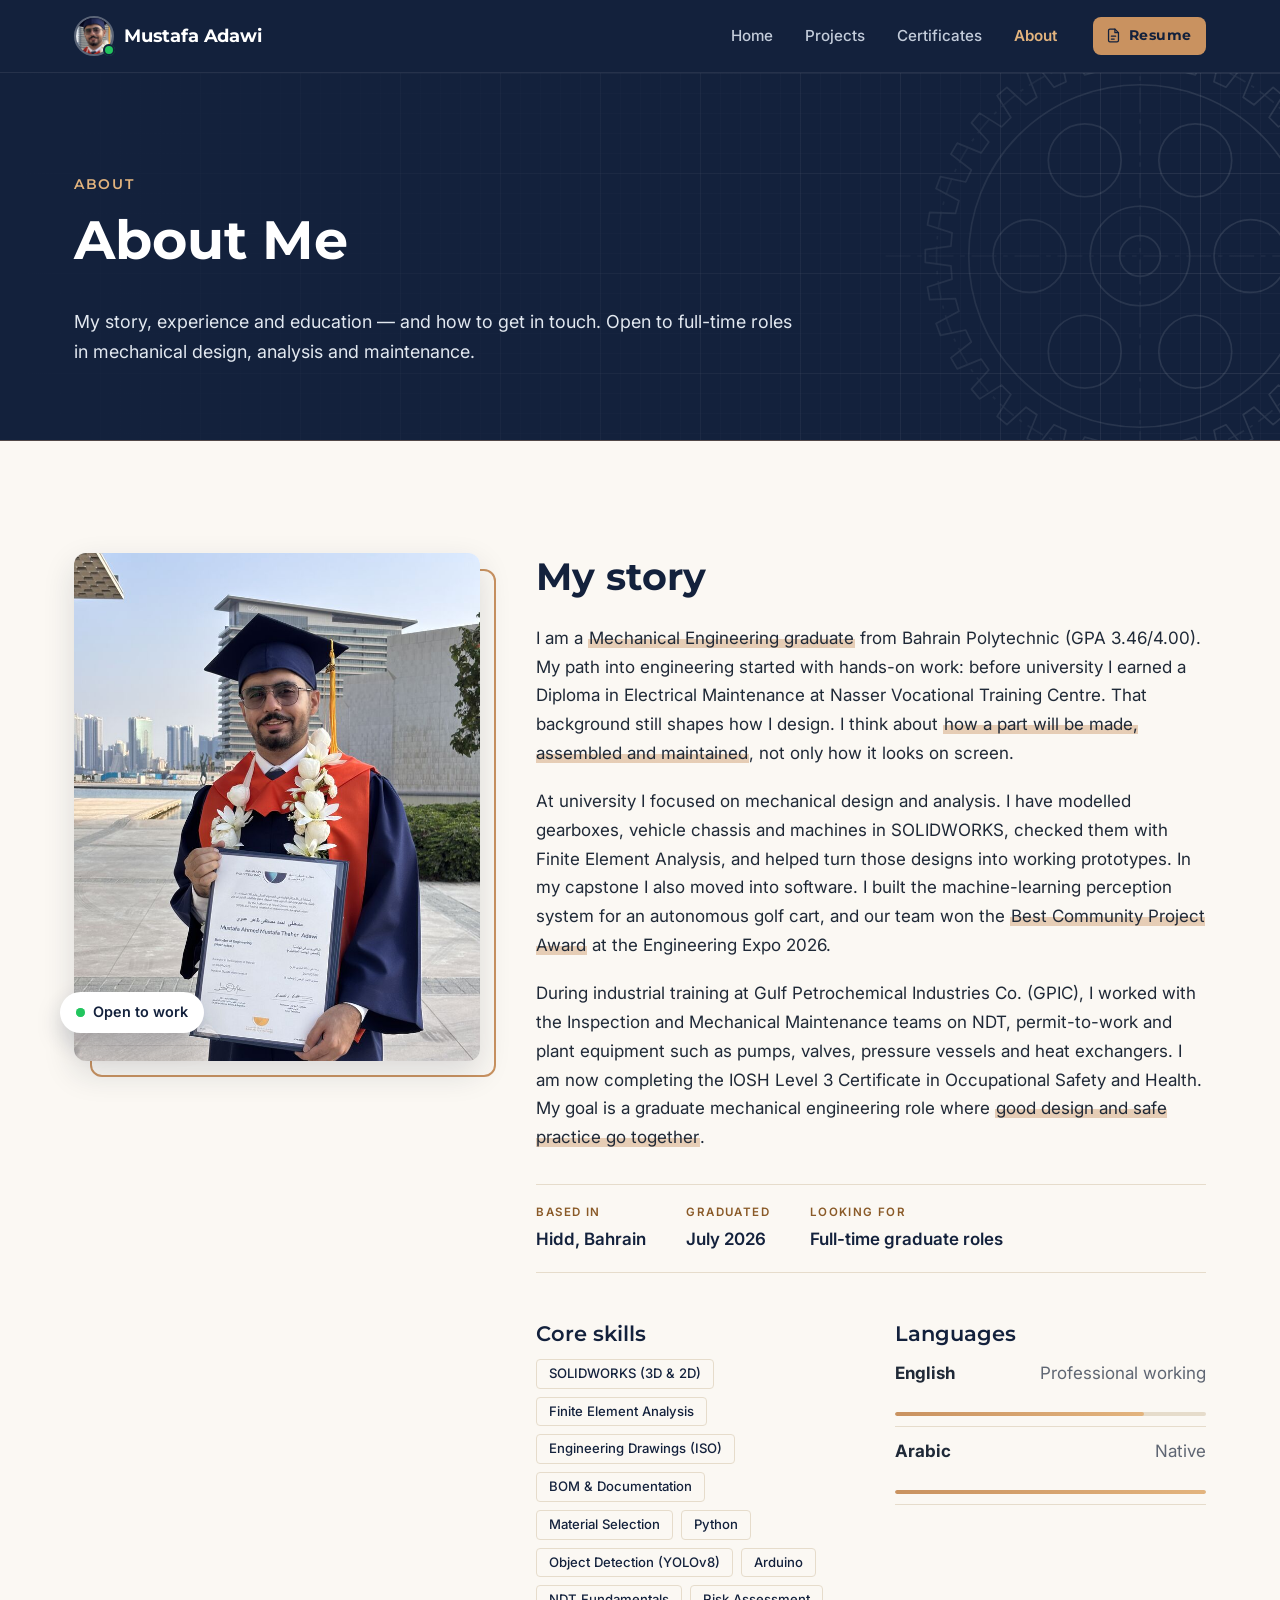
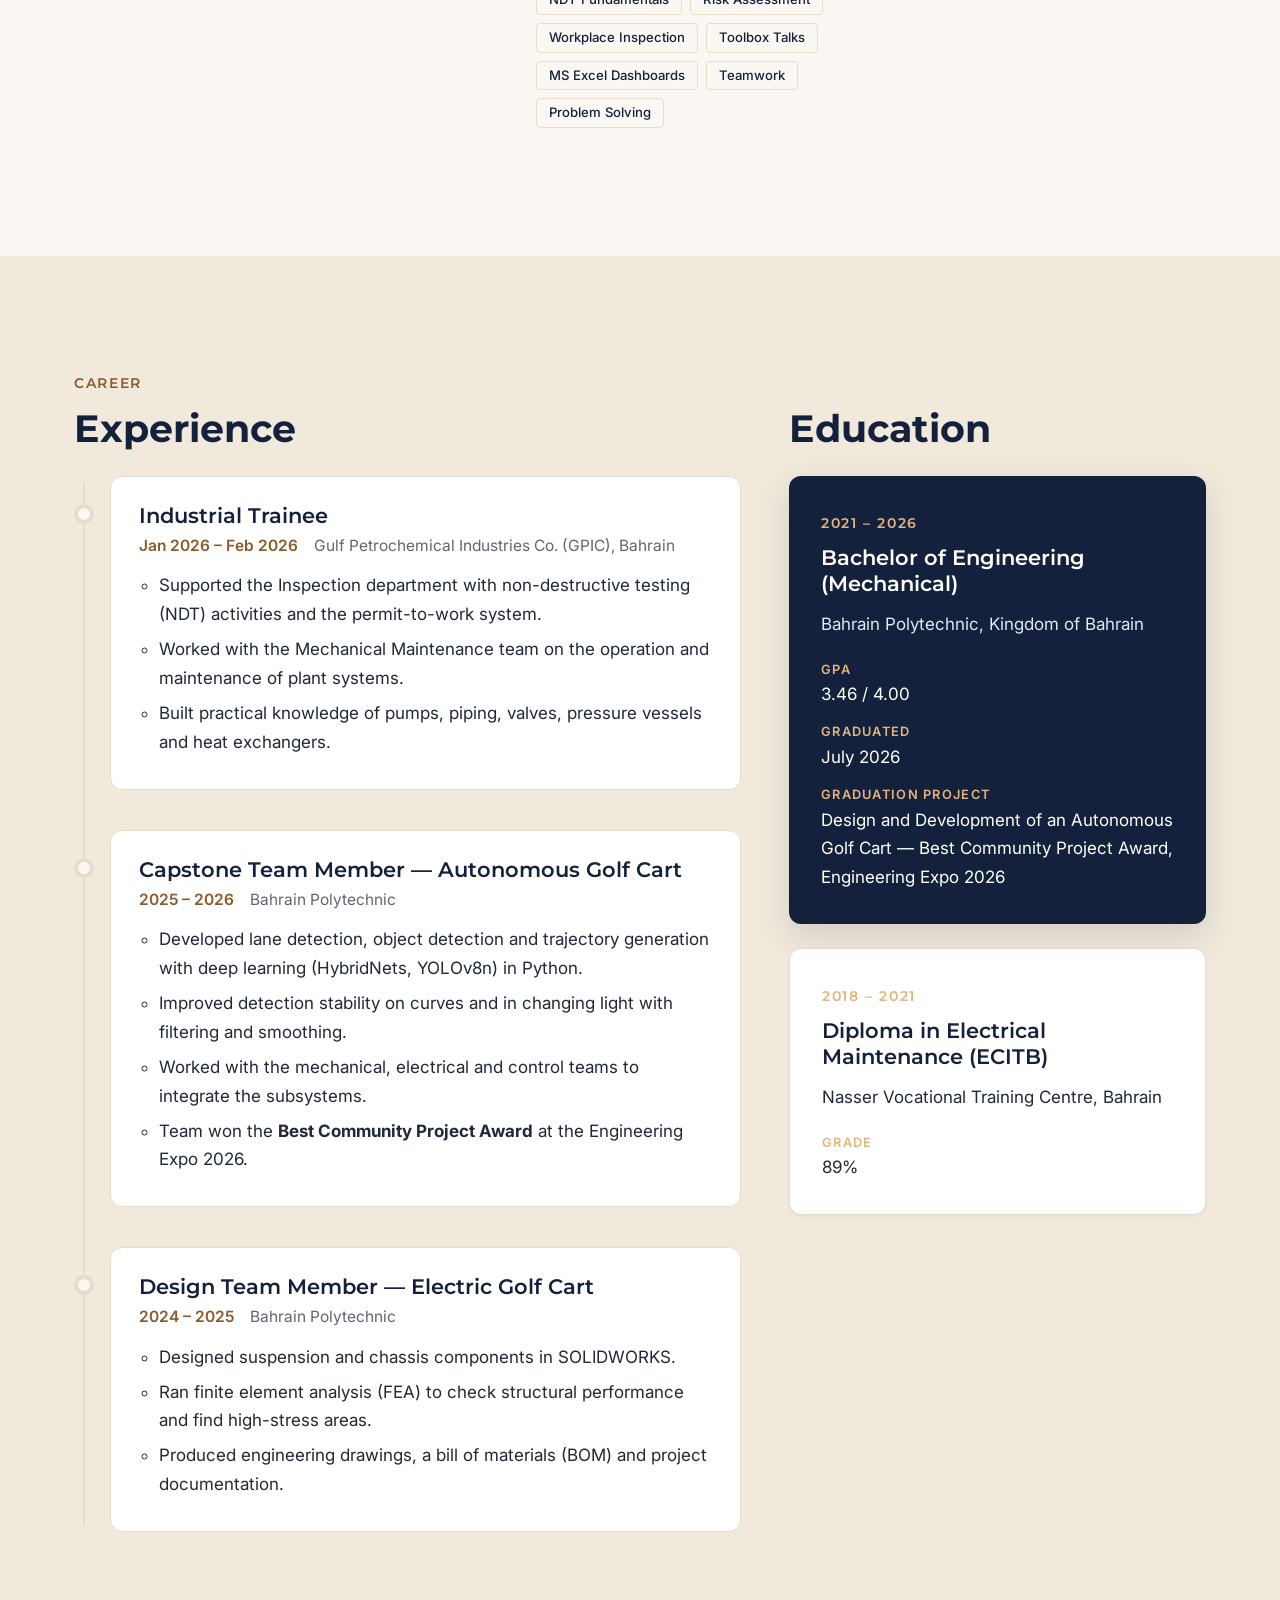
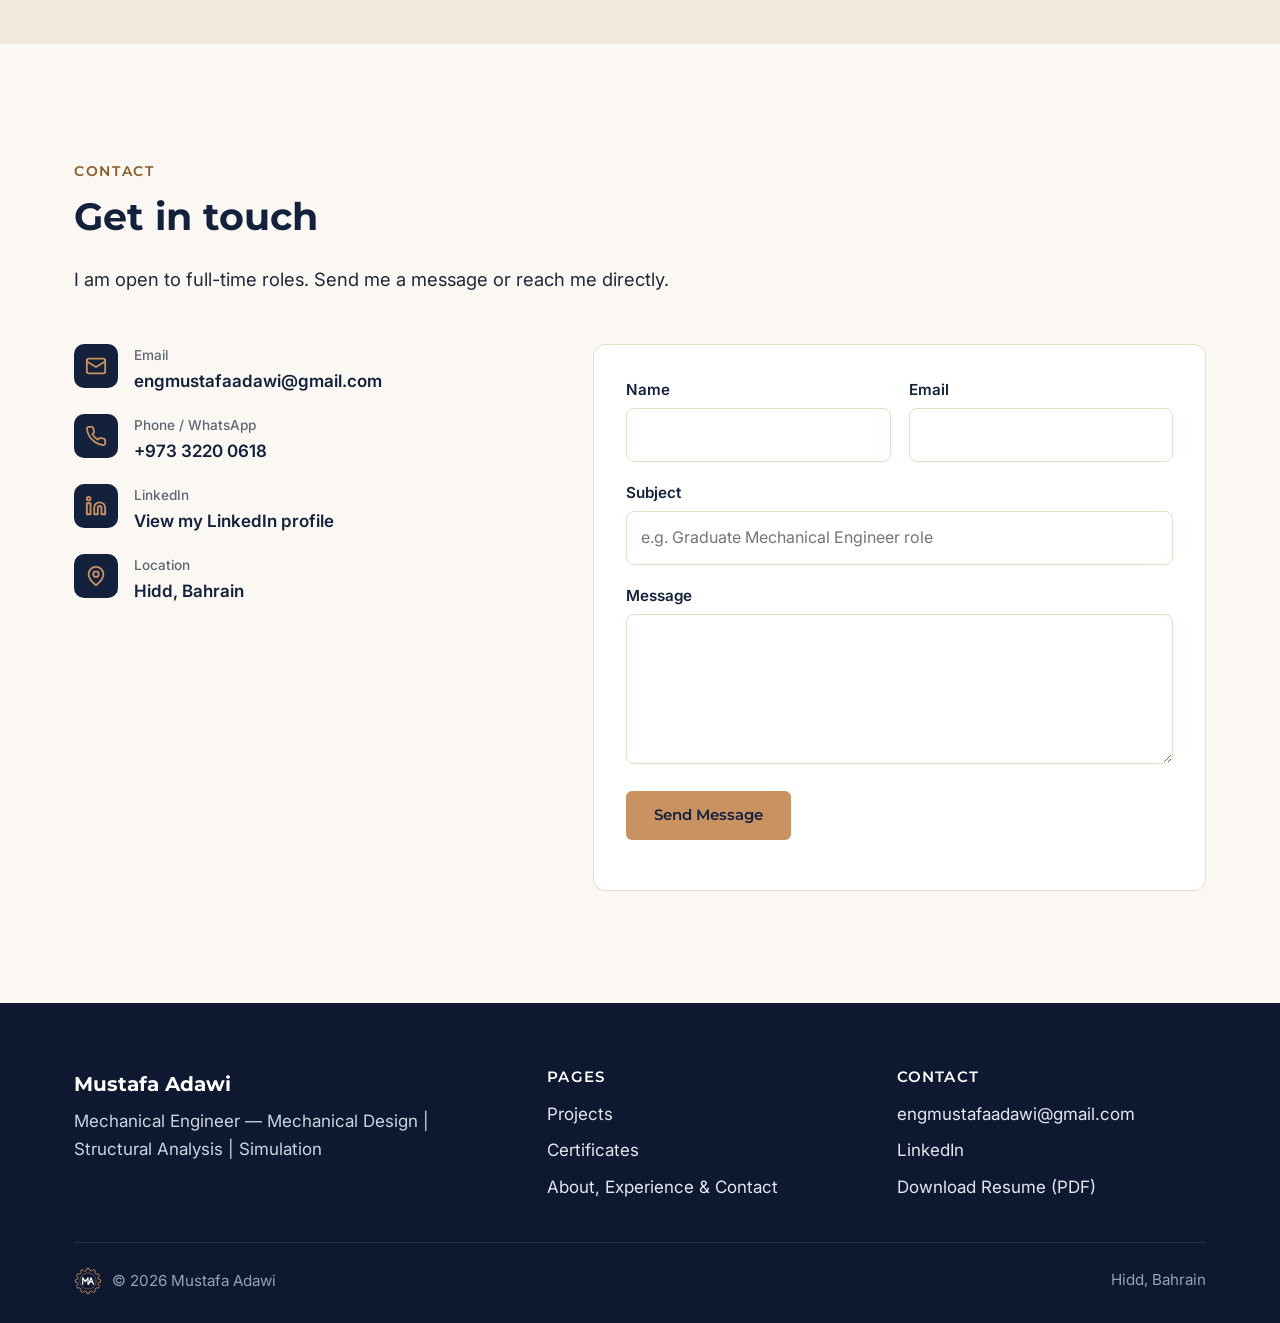
==== commit 6a55e643: "Add autonomous golf cart and refrigeration case studies, update roll bender, remove placeholders" ====
--- a/about.html
+++ b/about.html
@@ -55,7 +55,7 @@
           <div class="prose reveal">
             <h2>My story</h2>
             <p>I am a <mark class="hl">Mechanical Engineering graduate</mark> from Bahrain Polytechnic (GPA 3.46/4.00). My path into engineering started with hands-on work: before university I earned a Diploma in Electrical Maintenance at Nasser Vocational Training Centre. That background still shapes how I design. I think about <mark class="hl">how a part will be made, assembled and maintained</mark>, not only how it looks on screen.</p>
-            <p>At university I focused on mechanical design and analysis. I have modelled gearboxes, vehicle chassis and machines in SOLIDWORKS, checked them with Finite Element Analysis, and helped turn those designs into working prototypes. In my capstone I also moved into software. I built the computer-vision perception system for an autonomous golf cart, and our team won the <mark class="hl">Best Community Project Award</mark> at the Engineering Expo 2026.</p>
+            <p>At university I focused on mechanical design and analysis. I have modelled gearboxes, vehicle chassis and machines in SOLIDWORKS, checked them with Finite Element Analysis, and helped turn those designs into working prototypes. In my capstone I also moved into software. I built the machine-learning perception system for an autonomous golf cart, and our team won the <mark class="hl">Best Community Project Award</mark> at the Engineering Expo 2026.</p>
             <p>During industrial training at Gulf Petrochemical Industries Co. (GPIC), I worked with the Inspection and Mechanical Maintenance teams on NDT, permit-to-work and plant equipment such as pumps, valves, pressure vessels and heat exchangers. I am now completing the IOSH Level 3 Certificate in Occupational Safety and Health. My goal is a graduate mechanical engineering role where <mark class="hl">good design and safe practice go together</mark>.</p>
           </div>
 
--- a/assets/css/style.css
+++ b/assets/css/style.css
@@ -567,7 +567,7 @@
 
 .info-bar {
   display: grid;
-  grid-template-columns: repeat(4, 1fr);
+  grid-template-columns: repeat(auto-fit, minmax(170px, 1fr));
   gap: 0;
   margin-top: 32px;
   border: 1px solid rgba(255,255,255,0.15);
@@ -603,7 +603,7 @@
 .case-hero-img img { width: 100%; height: 100%; object-fit: cover; }
 .case-hero-img img.fit-contain { object-fit: contain; background: #fff; }
 
-.metrics { display: grid; grid-template-columns: repeat(4, 1fr); gap: 20px; }
+.metrics { display: grid; grid-template-columns: repeat(auto-fit, minmax(180px, 1fr)); gap: 20px; }
 .metric {
   border-left: 4px solid var(--accent);
   background: var(--bg);
